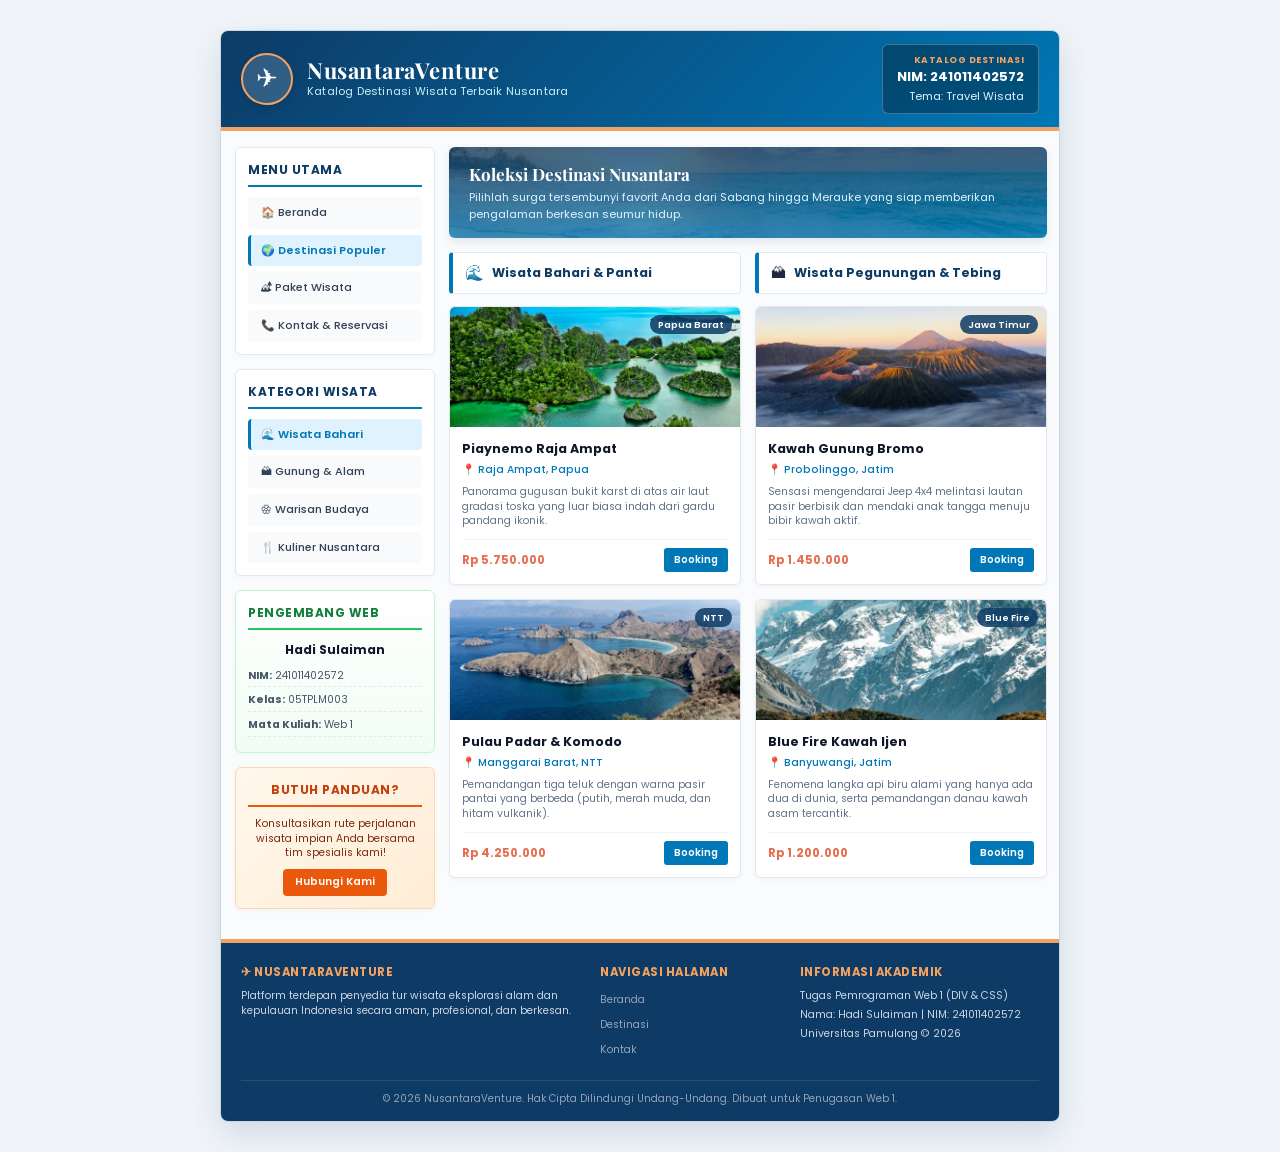
==== destinasi.html @ c1510c41 "feat(pages): implementasi halaman katalog destinasi wisata dengan layout DIV konsisten" ====
<!DOCTYPE html>
<html lang="id">
<head>
    <meta charset="UTF-8">
    <meta name="viewport" content="width=device-width, initial-scale=1.0">
    <title>Destinasi Populer - NusantaraVenture | Travel Wisata</title>
    <link rel="stylesheet" href="style.css">
    <link rel="preconnect" href="https://fonts.googleapis.com">
    <link rel="preconnect" href="https://fonts.gstatic.com" crossorigin>
    <link href="https://fonts.googleapis.com/css2?family=Poppins:wght@300;400;500;600;700&family=Playfair+Display:wght@700&display=swap" rel="stylesheet">
</head>
<body>

    <!-- WRAPPER UTAMA (Formula NIM: Lebar = 840px) -->
    <div id="wrapper" class="wrapper">
        
        <!-- HEADER (Formula NIM: Tinggi = 100px) -->
        <div id="header" class="header">
            <div class="header-content">
                <div class="header-brand">
                    <div class="logo-circle">&#9992;</div>
                    <div class="brand-info">
                        <h1 class="site-title">NusantaraVenture</h1>
                        <p class="site-tagline">Katalog Destinasi Wisata Terbaik Nusantara</p>
                    </div>
                </div>
                <div class="nim-identity-badge">
                    <span class="badge-label">Katalog Destinasi</span>
                    <span class="badge-nim">NIM: 241011402572</span>
                    <span class="badge-theme">Tema: Travel Wisata</span>
                </div>
            </div>
        </div>

        <!-- MAIN CONTAINER (Wadah Area Utama & Kolom) -->
        <div id="main-container" class="main-container clearfix">
            
            <!-- SIDEBAR KIRI (Formula NIM: Lebar = 25% / 210px, Margin Antarkolom = 14px) -->
            <div id="sidebar" class="sidebar">
                
                <!-- Box Navigasi -->
                <div class="sidebar-widget">
                    <h3 class="widget-title">Menu Utama</h3>
                    <ul class="nav-links">
                        <li><a href="index.html">&#127968; Beranda</a></li>
                        <li><a href="destinasi.html" class="active">&#127757; Destinasi Populer</a></li>
                        <li><a href="index.html#content-columns">&#127957; Paket Wisata</a></li>
                        <li><a href="kontak.html">&#128222; Kontak & Reservasi</a></li>
                    </ul>
                </div>

                <!-- Box Filter Kategori -->
                <div class="sidebar-widget">
                    <h3 class="widget-title">Kategori Wisata</h3>
                    <ul class="nav-links">
                        <li><a href="#bahari" class="active">&#127754; Wisata Bahari</a></li>
                        <li><a href="#pegunungan">&#127956; Gunung & Alam</a></li>
                        <li><a href="#budaya">&#127989; Warisan Budaya</a></li>
                        <li><a href="#kuliner">&#127860; Kuliner Nusantara</a></li>
                    </ul>
                </div>

                <!-- Box Mahasiswa -->
                <div class="sidebar-widget student-widget">
                    <h3 class="widget-title">Pengembang Web</h3>
                    <div class="student-info-card">
                        <p class="student-name"><strong>Hadi Sulaiman</strong></p>
                        <p class="student-detail"><strong>NIM:</strong> 241011402572</p>
                        <p class="student-detail"><strong>Kelas:</strong> 05TPLM003</p>
                        <p class="student-detail"><strong>Mata Kuliah:</strong> Web 1</p>
                    </div>
                </div>

                <!-- Box Banner Booking -->
                <div class="sidebar-widget promo-widget">
                    <h3 class="widget-title">Butuh Panduan?</h3>
                    <p class="promo-desc">Konsultasikan rute perjalanan wisata impian Anda bersama tim spesialis kami!</p>
                    <a href="kontak.html" class="btn-sidebar">Hubungi Kami</a>
                </div>

            </div>

            <!-- CONTENT AREA (Formula NIM: Min-Height = 240px, Content Dua Bagian) -->
            <div id="content" class="content-area">
                
                <!-- Section Header Konten -->
                <div class="hero-banner" style="padding: 16px 20px;">
                    <div class="hero-text">
                        <h2 style="font-size: 17px; margin-bottom: 4px;">Koleksi Destinasi Nusantara</h2>
                        <p style="font-size: 11px; margin-bottom: 0;">Pilihlah surga tersembunyi favorit Anda dari Sabang hingga Merauke yang siap memberikan pengalaman berkesan seumur hidup.</p>
                    </div>
                </div>

                <!-- CONTENT DUA BAGIAN (Two-Column Content Area) -->
                <div class="content-two-columns clearfix">
                    
                    <!-- KONTEN BAGIAN 1: DESTINASI WISATA BAHARI -->
                    <div id="content-kolom-1" class="content-col col-left">
                        <div class="col-header">
                            <span class="col-icon">&#127754;</span>
                            <h3 class="col-title">Wisata Bahari & Pantai</h3>
                        </div>

                        <!-- Card 1: Raja Ampat -->
                        <div class="destination-card">
                            <div class="card-image-wrap">
                                <img src="images/raja-ampat.jpg" alt="Raja Ampat" class="card-img">
                                <span class="card-tag">Papua Barat</span>
                            </div>
                            <div class="card-content">
                                <h4 class="card-title">Piaynemo Raja Ampat</h4>
                                <p class="card-location">&#128205; Raja Ampat, Papua</p>
                                <p class="card-text">Panorama gugusan bukit karst di atas air laut gradasi toska yang luar biasa indah dari gardu pandang ikonik.</p>
                                <div class="card-footer-info">
                                    <span class="price-val">Rp 5.750.000</span>
                                    <a href="kontak.html" class="btn-card">Booking</a>
                                </div>
                            </div>
                        </div>

                        <!-- Card 2: Labuan Bajo -->
                        <div class="destination-card">
                            <div class="card-image-wrap">
                                <img src="images/labuan-bajo.jpg" alt="Pulau Padar Labuan Bajo" class="card-img">
                                <span class="card-tag">NTT</span>
                            </div>
                            <div class="card-content">
                                <h4 class="card-title">Pulau Padar & Komodo</h4>
                                <p class="card-location">&#128205; Manggarai Barat, NTT</p>
                                <p class="card-text">Pemandangan tiga teluk dengan warna pasir pantai yang berbeda (putih, merah muda, dan hitam vulkanik).</p>
                                <div class="card-footer-info">
                                    <span class="price-val">Rp 4.250.000</span>
                                    <a href="kontak.html" class="btn-card">Booking</a>
                                </div>
                            </div>
                        </div>

                    </div>

                    <!-- KONTEN BAGIAN 2: WISATA GUNUNG & ALAM -->
                    <div id="content-kolom-2" class="content-col col-right">
                        <div class="col-header">
                            <span class="col-icon">&#127956;</span>
                            <h3 class="col-title">Wisata Pegunungan & Tebing</h3>
                        </div>

                        <!-- Card 3: Bromo -->
                        <div class="destination-card">
                            <div class="card-image-wrap">
                                <img src="images/bromo.jpg" alt="Gunung Bromo" class="card-img">
                                <span class="card-tag">Jawa Timur</span>
                            </div>
                            <div class="card-content">
                                <h4 class="card-title">Kawah Gunung Bromo</h4>
                                <p class="card-location">&#128205; Probolinggo, Jatim</p>
                                <p class="card-text">Sensasi mengendarai Jeep 4x4 melintasi lautan pasir berbisik dan mendaki anak tangga menuju bibir kawah aktif.</p>
                                <div class="card-footer-info">
                                    <span class="price-val">Rp 1.450.000</span>
                                    <a href="kontak.html" class="btn-card">Booking</a>
                                </div>
                            </div>
                        </div>

                        <!-- Card 4: Kawah Ijen -->
                        <div class="destination-card">
                            <div class="card-image-wrap">
                                <img src="images/kawah-ijen.jpg" alt="Kawah Ijen Blue Fire" class="card-img">
                                <span class="card-tag">Blue Fire</span>
                            </div>
                            <div class="card-content">
                                <h4 class="card-title">Blue Fire Kawah Ijen</h4>
                                <p class="card-location">&#128205; Banyuwangi, Jatim</p>
                                <p class="card-text">Fenomena langka api biru alami yang hanya ada dua di dunia, serta pemandangan danau kawah asam tercantik.</p>
                                <div class="card-footer-info">
                                    <span class="price-val">Rp 1.200.000</span>
                                    <a href="kontak.html" class="btn-card">Booking</a>
                                </div>
                            </div>
                        </div>

                    </div>

                </div>

            </div>

        </div>

        <!-- FOOTER (Bagian Penutup Layout) -->
        <div id="footer" class="footer">
            <div class="footer-columns clearfix">
                <div class="footer-col footer-about">
                    <h4 class="footer-heading">&#9992; NusantaraVenture</h4>
                    <p class="footer-text">Platform terdepan penyedia tur wisata eksplorasi alam dan kepulauan Indonesia secara aman, profesional, dan berkesan.</p>
                </div>
                <div class="footer-col footer-links">
                    <h4 class="footer-heading">Navigasi Halaman</h4>
                    <ul class="footer-menu">
                        <li><a href="index.html">Beranda</a></li>
                        <li><a href="destinasi.html">Destinasi</a></li>
                        <li><a href="kontak.html">Kontak</a></li>
                    </ul>
                </div>
                <div class="footer-col footer-academic">
                    <h4 class="footer-heading">Informasi Akademik</h4>
                    <p class="footer-text">Tugas Pemrograman Web 1 (DIV & CSS)</p>
                    <p class="footer-text">Nama: Hadi Sulaiman | NIM: 241011402572</p>
                    <p class="footer-text">Universitas Pamulang &copy; 2026</p>
                </div>
            </div>
            <div class="footer-bottom">
                <p>&copy; 2026 NusantaraVenture. Hak Cipta Dilindungi Undang-Undang. Dibuat untuk Penugasan Web 1.</p>
            </div>
        </div>

    </div>

</body>
</html>
---- style.css ----
/* ==========================================================================
   TUGAS PEMROGRAMAN WEB 1 - MERANCANG LAYOUT WEBSITE MENGGUNAKAN DIV DAN CSS
   NAMA MAHASISWA : HADI SULAIMAN
   NIM            : 241011402572
   KELAS          : 05TPLM003
   TEMA WEBSITE   : TRAVEL WISATA (NUSANTARAVENTURE)
   LAYOUT WAJIB   : HEADER, SIDEBAR KIRI, CONTENT DUA BAGIAN, FOOTER

   TABEL FORMULA PERHITUNGAN CSS BERDASARKAN 5 DIGIT TERAKHIR NIM (0 2 5 7 2):
   - Digit ke-1 (0 -> diganti 7) : Lebar wrapper = 700 + (7 x 20) = 840px
   - Digit ke-2 (2)              : Tinggi header = 80 + (2 x 10) = 100px
   - Digit ke-3 (5)              : Lebar sidebar = 15 + (5 x 2)% = 25% (210px)
   - Digit ke-4 (7)              : Jarak margin antarkolom = 7 x 2 = 14px
   - Digit ke-5 (2)              : Tinggi minimum content = 200 + (2 x 20) = 240px
   ========================================================================== */

/* 1. RESET DAN PENGATURAN DASAR */
* {
    margin: 0;
    padding: 0;
    box-sizing: border-box;
}

body {
    font-family: 'Poppins', -apple-system, BlinkMacSystemFont, 'Segoe UI', Roboto, Helvetica, Arial, sans-serif;
    background-color: #f1f5f9;
    color: #1e293b;
    line-height: 1.6;
    font-size: 13px;
}

/* Clearfix Helper untuk Sistem Layout Float DIV */
.clearfix::after {
    content: "";
    display: table;
    clear: both;
}

/* ==========================================================================
   2. ATURAN FORMULA DIGIT KE-1: LEBAR WRAPPER (840px)
   Rumus: 700 + (7 x 20) = 840px (digit 0 diganti 7 sesuai aturan)
   ========================================================================== */
#wrapper,
.wrapper {
    width: 840px; /* Nilai Eksak Formula NIM */
    margin: 30px auto;
    background-color: #ffffff;
    box-shadow: 0 12px 35px rgba(13, 59, 102, 0.15);
    border-radius: 8px;
    overflow: hidden;
    border: 1px solid #cbd5e1;
}

/* ==========================================================================
   3. ATURAN FORMULA DIGIT KE-2: TINGGI HEADER (100px)
   Rumus: 80 + (2 x 10) = 100px
   ========================================================================== */
#header,
.header {
    height: 100px; /* Nilai Eksak Formula NIM */
    background: linear-gradient(135deg, #0d3b66 0%, #0077b6 100%);
    color: #ffffff;
    padding: 0 20px;
    border-bottom: 4px solid #f4a261;
    position: relative;
}

.header-content {
    height: 100%;
    display: flex;
    justify-content: space-between;
    align-items: center;
}

.header-brand {
    display: flex;
    align-items: center;
    gap: 14px;
}

.logo-circle {
    width: 52px;
    height: 52px;
    background: rgba(255, 255, 255, 0.15);
    border: 2px solid #f4a261;
    border-radius: 50%;
    display: flex;
    align-items: center;
    justify-content: center;
    font-size: 26px;
    color: #ffffff;
    box-shadow: 0 4px 10px rgba(0, 0, 0, 0.1);
}

.brand-info .site-title {
    font-family: 'Playfair Display', Georgia, serif;
    font-size: 22px;
    font-weight: 700;
    letter-spacing: 0.5px;
    color: #ffffff;
    line-height: 1.2;
}

.brand-info .site-tagline {
    font-size: 11px;
    color: #caf0f8;
    letter-spacing: 0.2px;
}

.nim-identity-badge {
    background: rgba(0, 0, 0, 0.3);
    border: 1px solid rgba(255, 255, 255, 0.25);
    padding: 8px 14px;
    border-radius: 6px;
    text-align: right;
    display: flex;
    flex-direction: column;
}

.badge-label {
    font-size: 9px;
    color: #f4a261;
    font-weight: 700;
    text-transform: uppercase;
    letter-spacing: 0.5px;
}

.badge-nim {
    font-size: 13px;
    font-weight: 700;
    color: #ffffff;
}

.badge-theme {
    font-size: 11px;
    color: #e0f2fe;
}

/* ==========================================================================
   4. AREA UTAMA (MAIN CONTAINER) & SISTEM KOLOM
   Formula Lebar Wrapper = 840px
   Lebar Area Utama = 840px
   ========================================================================== */
#main-container,
.main-container {
    width: 840px;
    padding: 16px 14px;
    background-color: #fafbfc;
}

/* ==========================================================================
   5. ATURAN FORMULA DIGIT KE-3: LEBAR SIDEBAR UTAMA (25% / 210px)
   DAN DIGIT KE-4: JARAK MARGIN ANTARKOLOM (14px)
   Rumus Sidebar: 15 + (5 x 2)% = 25% dari area utama 840px = 210px
   Rumus Margin : 7 x 2 = 14px
   ========================================================================== */
#sidebar,
.sidebar {
    float: left;
    width: 200px;
    margin-right: 14px; /* Formula NIM Digit ke-4: Margin Antarkolom = 14px */
}

/* Widget Sidebar */
.sidebar-widget {
    background-color: #ffffff;
    border: 1px solid #e2e8f0;
    border-radius: 6px;
    padding: 12px;
    margin-bottom: 14px;
    box-shadow: 0 2px 5px rgba(0, 0, 0, 0.03);
}

.widget-title {
    font-size: 12px;
    font-weight: 700;
    color: #0d3b66;
    padding-bottom: 6px;
    margin-bottom: 10px;
    border-bottom: 2px solid #0077b6;
    text-transform: uppercase;
    letter-spacing: 0.5px;
}

/* Navigasi Sidebar */
.nav-links {
    list-style: none;
}

.nav-links li {
    margin-bottom: 6px;
}

.nav-links li:last-child {
    margin-bottom: 0;
}

.nav-links a {
    display: block;
    padding: 7px 10px;
    color: #334155;
    text-decoration: none;
    font-size: 11px;
    font-weight: 500;
    border-radius: 4px;
    transition: all 0.2s ease;
    background-color: #f8fafc;
    border-left: 3px solid transparent;
}

.nav-links a:hover,
.nav-links a.active {
    background-color: #e0f2fe;
    color: #0077b6;
    border-left: 3px solid #0077b6;
    font-weight: 600;
}

/* Widget Info Mahasiswa */
.student-widget {
    background: linear-gradient(180deg, #ffffff 0%, #f0fdf4 100%);
    border-color: #bbf7d0;
}

.student-widget .widget-title {
    border-bottom-color: #22c55e;
    color: #15803d;
}

.student-info-card {
    font-size: 11px;
}

.avatar-placeholder {
    font-size: 28px;
    text-align: center;
    margin-bottom: 4px;
}

.student-name {
    font-size: 12px;
    color: #0f172a;
    margin-bottom: 6px;
    text-align: center;
}

.student-detail {
    color: #475569;
    margin-bottom: 3px;
    padding: 2px 0;
    border-bottom: 1px dashed #e2e8f0;
    font-size: 10.5px;
}

/* Widget Promo */
.promo-widget {
    background: linear-gradient(135deg, #fff7ed 0%, #ffedd5 100%);
    border-color: #fed7aa;
    text-align: center;
}

.promo-widget .widget-title {
    border-bottom-color: #ea580c;
    color: #c2410c;
}

.promo-discount {
    display: inline-block;
    background-color: #ea580c;
    color: #ffffff;
    font-weight: 700;
    font-size: 10px;
    padding: 3px 8px;
    border-radius: 10px;
    margin-bottom: 6px;
}

.promo-desc {
    font-size: 10.5px;
    color: #7c2d12;
    margin-bottom: 8px;
    line-height: 1.4;
}

.btn-sidebar {
    display: inline-block;
    background-color: #ea580c;
    color: #ffffff;
    text-decoration: none;
    font-size: 10.5px;
    font-weight: 600;
    padding: 5px 12px;
    border-radius: 4px;
    transition: background-color 0.2s;
}

.btn-sidebar:hover {
    background-color: #c2410c;
}

/* Widget Kontak Cepat */
.contact-widget .contact-item {
    font-size: 10.5px;
    color: #475569;
    margin-bottom: 5px;
}

/* ==========================================================================
   6. ATURAN FORMULA DIGIT KE-5: TINGGI MINIMUM CONTENT (240px)
   DAN CONTENT DUA BAGIAN (TWO COLUMNS)
   Lebar Main Area Dalam = 840px - (14px padding x 2) = 812px
   Lebar Sidebar = 200px
   Margin Antarkolom = 14px
   Lebar Content Area = 812px - 200px - 14px = 598px
   ========================================================================== */
#content,
.content-area {
    float: left;
    width: 598px;
    min-height: 240px;     /* Formula NIM Digit ke-5: Min-Height = 240px */
}

/* Hero Banner Konten */
.hero-banner {
    background: linear-gradient(rgba(13, 59, 102, 0.75), rgba(0, 119, 182, 0.75)), url('images/hero-marine.jpg');
    background-size: cover;
    background-position: center;
    color: #ffffff;
    padding: 22px;
    border-radius: 6px;
    margin-bottom: 14px;
    box-shadow: 0 4px 10px rgba(13, 59, 102, 0.1);
}

.hero-text h2 {
    font-family: 'Playfair Display', Georgia, serif;
    font-size: 19px;
    font-weight: 700;
    margin-bottom: 6px;
    line-height: 1.3;
}

.hero-text p {
    font-size: 11.5px;
    color: #e0f2fe;
    margin-bottom: 12px;
    line-height: 1.5;
}

.btn-hero {
    display: inline-block;
    background-color: #f4a261;
    color: #0f172a;
    font-weight: 600;
    font-size: 11px;
    padding: 7px 16px;
    text-decoration: none;
    border-radius: 4px;
    transition: background-color 0.2s;
}

.btn-hero:hover {
    background-color: #e76f51;
    color: #ffffff;
}

/* ==========================================================================
   7. STRUKTUR CONTENT DUA BAGIAN (TWO-COLUMN CONTENT)
   Total Lebar Content Area = 598px
   Margin Antarkolom = 14px
   Lebar Setiap Kolom = (598px - 14px) / 2 = 292px
   Tinggi Minimum Setiap Kolom = 240px
   ========================================================================== */
.content-two-columns {
    width: 598px;
    margin-bottom: 14px;
}

.content-col {
    float: left;
    width: 292px;          /* Proporsi eksak kolom 1 & kolom 2 */
    min-height: 240px;     /* Formula NIM Digit ke-5: Min-Height = 240px */
}

.content-col.col-left {
    margin-right: 14px;    /* Formula NIM Digit ke-4: Margin Antarkolom = 14px */
}

.content-col.col-right {
    margin-right: 0;
}

.col-header {
    display: flex;
    align-items: center;
    gap: 8px;
    background-color: #ffffff;
    border: 1px solid #e2e8f0;
    border-left: 4px solid #0077b6;
    padding: 8px 12px;
    border-radius: 4px;
    margin-bottom: 12px;
}

.col-icon {
    font-size: 15px;
}

.col-title {
    font-size: 12.5px;
    font-weight: 700;
    color: #0d3b66;
}

/* Kartu Destinasi */
.destination-card {
    background-color: #ffffff;
    border: 1px solid #e2e8f0;
    border-radius: 6px;
    overflow: hidden;
    margin-bottom: 14px;
    box-shadow: 0 2px 5px rgba(0, 0, 0, 0.04);
    transition: transform 0.2s, box-shadow 0.2s;
}

.destination-card:hover {
    transform: translateY(-2px);
    box-shadow: 0 6px 12px rgba(13, 59, 102, 0.1);
}

.card-image-wrap {
    position: relative;
    width: 100%;
    height: 120px;
    overflow: hidden;
}

.card-img {
    width: 100%;
    height: 100%;
    object-fit: cover;
    display: block;
    transition: transform 0.3s ease;
}

.destination-card:hover .card-img {
    transform: scale(1.05);
}

.card-tag {
    position: absolute;
    top: 8px;
    right: 8px;
    background-color: rgba(13, 59, 102, 0.85);
    color: #ffffff;
    font-size: 9.5px;
    font-weight: 600;
    padding: 2px 8px;
    border-radius: 10px;
}

.card-content {
    padding: 12px;
}

.card-title {
    font-size: 12.5px;
    font-weight: 700;
    color: #0f172a;
    margin-bottom: 3px;
}

.card-location {
    font-size: 10.5px;
    color: #0077b6;
    font-weight: 500;
    margin-bottom: 6px;
}

.card-text {
    font-size: 10.5px;
    color: #64748b;
    margin-bottom: 10px;
    line-height: 1.4;
}

.card-footer-info {
    display: flex;
    justify-content: space-between;
    align-items: center;
    border-top: 1px solid #f1f5f9;
    padding-top: 8px;
}

.price-val {
    font-size: 11.5px;
    font-weight: 700;
    color: #e76f51;
}

.btn-card {
    display: inline-block;
    background-color: #0077b6;
    color: #ffffff;
    text-decoration: none;
    font-size: 10px;
    font-weight: 600;
    padding: 4px 10px;
    border-radius: 3px;
    transition: background-color 0.2s;
}

.btn-card:hover {
    background-color: #0d3b66;
}

/* ==========================================================================
   8. TABEL SPESIFIKASI & VERIFIKASI VARIASI NIM
   ========================================================================== */
.nim-spec-box {
    background-color: #ffffff;
    border: 1px solid #e2e8f0;
    border-radius: 6px;
    padding: 14px;
    margin-top: 8px;
    box-shadow: 0 2px 5px rgba(0, 0, 0, 0.03);
}

.spec-title {
    font-size: 12.5px;
    font-weight: 700;
    color: #0d3b66;
    margin-bottom: 10px;
    border-bottom: 2px solid #0077b6;
    padding-bottom: 6px;
}

.spec-table-wrap {
    overflow-x: auto;
}

.spec-table {
    width: 100%;
    border-collapse: collapse;
    font-size: 11px;
}

.spec-table th,
.spec-table td {
    border: 1px solid #e2e8f0;
    padding: 7px 10px;
    text-align: left;
}

.spec-table th {
    background-color: #f1f5f9;
    color: #1e293b;
    font-weight: 600;
}

.spec-table tr:nth-child(even) {
    background-color: #f8fafc;
}

.tag-badge {
    background-color: #e0f2fe;
    color: #0369a1;
    font-weight: 600;
    padding: 2px 6px;
    border-radius: 4px;
    font-size: 10px;
}

/* ==========================================================================
   9. FOOTER (BAGIAN BAWAH LAYOUT)
   Clearfix dan Reset Float
   ========================================================================== */
#footer,
.footer {
    clear: both; /* Memastikan Footer Berada Tepat di Bawah Kolom Float */
    background: #0d3b66;
    color: #ffffff;
    padding: 20px 20px 14px 20px;
    border-top: 4px solid #f4a261;
}

.footer-columns {
    width: 100%;
    margin-bottom: 16px;
}

.footer-col {
    float: left;
    box-sizing: border-box;
}

.footer-about {
    width: 45%;
    padding-right: 20px;
}

.footer-links {
    width: 25%;
    padding-right: 14px;
}

.footer-academic {
    width: 30%;
}

.footer-heading {
    font-size: 11.5px;
    font-weight: 700;
    color: #f4a261;
    margin-bottom: 8px;
    text-transform: uppercase;
    letter-spacing: 0.5px;
}

.footer-text {
    font-size: 10.5px;
    color: #cbd5e1;
    margin-bottom: 4px;
    line-height: 1.4;
}

.footer-menu {
    list-style: none;
}

.footer-menu li {
    margin-bottom: 4px;
}

.footer-menu a {
    color: #94a3b8;
    text-decoration: none;
    font-size: 10.5px;
    transition: color 0.2s;
}

.footer-menu a:hover {
    color: #ffffff;
    text-decoration: underline;
}

.footer-bottom {
    clear: both;
    border-top: 1px solid rgba(255, 255, 255, 0.1);
    padding-top: 10px;
    text-align: center;
    font-size: 10px;
    color: #94a3b8;
}
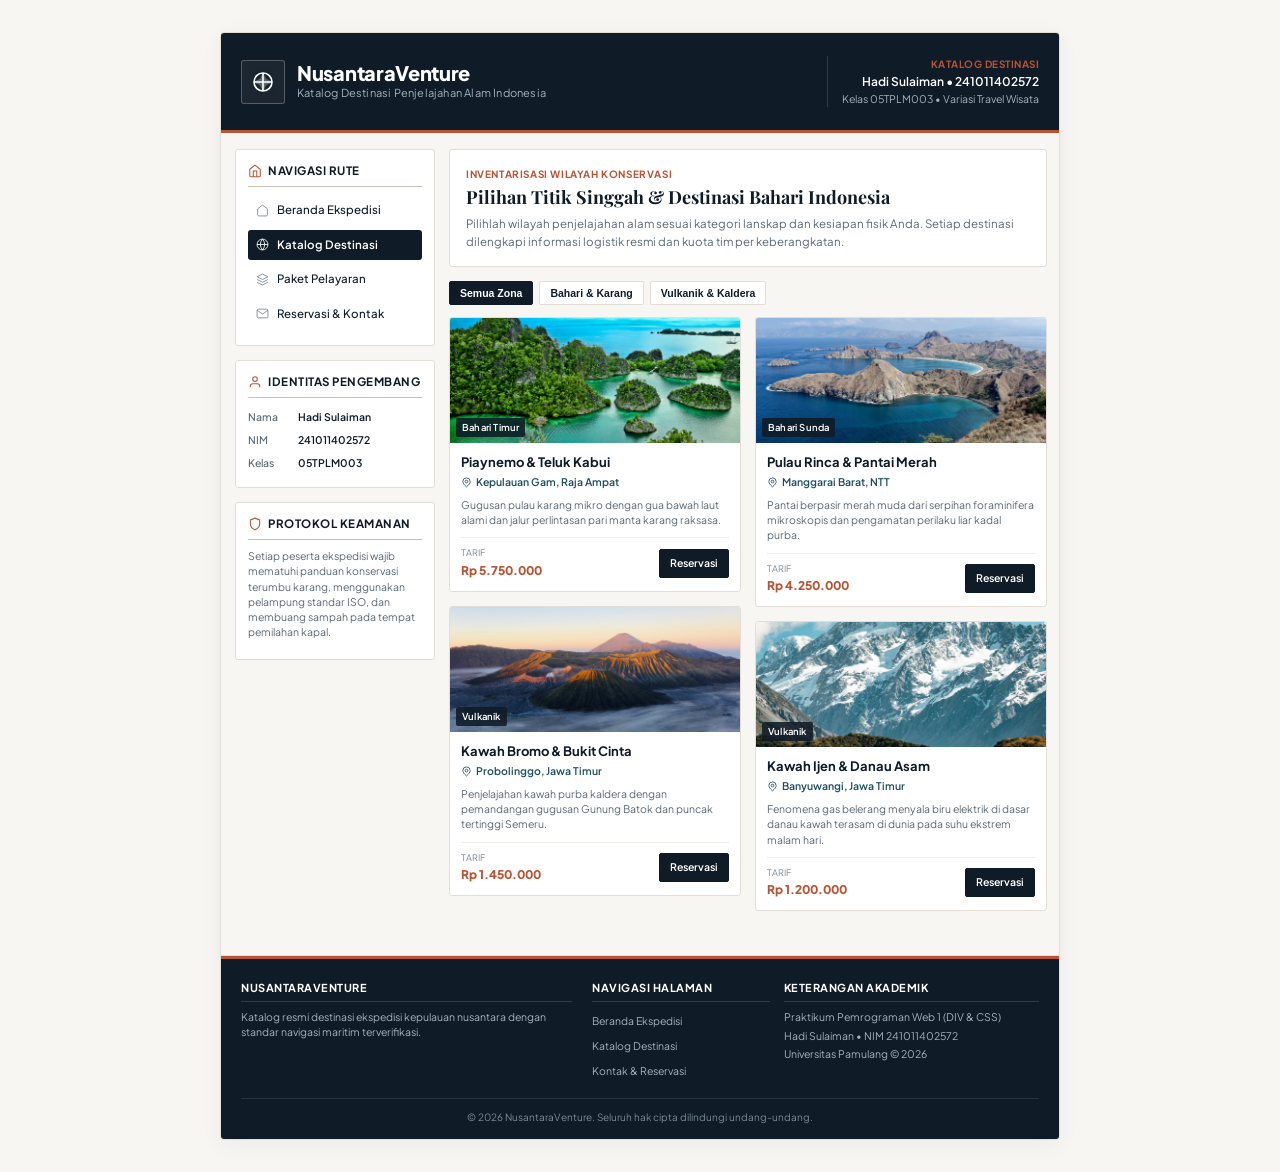
==== commit 84a724e1: "refactor(html): susun ulang struktur konten bergaya jurnal ekspedisi bahari dan sistem inline SVG" ====
--- a/destinasi.html
+++ b/destinasi.html
@@ -3,11 +3,11 @@
 <head>
     <meta charset="UTF-8">
     <meta name="viewport" content="width=device-width, initial-scale=1.0">
-    <title>Destinasi Populer - NusantaraVenture | Travel Wisata</title>
+    <title>Katalog Destinasi Ekspedisi - NusantaraVenture</title>
     <link rel="stylesheet" href="style.css">
     <link rel="preconnect" href="https://fonts.googleapis.com">
     <link rel="preconnect" href="https://fonts.gstatic.com" crossorigin>
-    <link href="https://fonts.googleapis.com/css2?family=Poppins:wght@300;400;500;600;700&family=Playfair+Display:wght@700&display=swap" rel="stylesheet">
+    <link href="https://fonts.googleapis.com/css2?family=Playfair+Display:ital,wght@0,600;0,700;1,600&family=Plus+Jakarta+Sans:wght@400;500;600;700;800&display=swap" rel="stylesheet">
 </head>
 <body>
 
@@ -18,16 +18,24 @@
         <div id="header" class="header">
             <div class="header-content">
                 <div class="header-brand">
-                    <div class="logo-circle">&#9992;</div>
-                    <div class="brand-info">
+                    <div class="brand-symbol" aria-hidden="true">
+                        <svg viewBox="0 0 24 24">
+                            <circle cx="12" cy="12" r="9"/>
+                            <polygon points="12 4 14.5 9.5 20 12 14.5 14.5 12 20 9.5 14.5 4 12 9.5 9.5 12 4" fill="currentColor" opacity="0.3"/>
+                            <line x1="12" y1="3" x2="12" y2="21"/>
+                            <line x1="3" y1="12" x2="21" y2="12"/>
+                        </svg>
+                    </div>
+                    <div class="brand-text">
                         <h1 class="site-title">NusantaraVenture</h1>
-                        <p class="site-tagline">Katalog Destinasi Wisata Terbaik Nusantara</p>
+                        <p class="site-tagline">Katalog Destinasi Penjelajahan Alam Indonesia</p>
                     </div>
                 </div>
-                <div class="nim-identity-badge">
-                    <span class="badge-label">Katalog Destinasi</span>
-                    <span class="badge-nim">NIM: 241011402572</span>
-                    <span class="badge-theme">Tema: Travel Wisata</span>
+
+                <div class="header-academic-tag">
+                    <span class="academic-label">Katalog Destinasi</span>
+                    <div class="academic-meta">Hadi Sulaiman &bull; 241011402572</div>
+                    <div class="academic-sub">Kelas 05TPLM003 &bull; Variasi Travel Wisata</div>
                 </div>
             </div>
         </div>
@@ -38,44 +46,71 @@
             <!-- SIDEBAR KIRI (Formula NIM: Lebar = 25% / 210px, Margin Antarkolom = 14px) -->
             <div id="sidebar" class="sidebar">
                 
-                <!-- Box Navigasi -->
-                <div class="sidebar-widget">
-                    <h3 class="widget-title">Menu Utama</h3>
-                    <ul class="nav-links">
-                        <li><a href="index.html">&#127968; Beranda</a></li>
-                        <li><a href="destinasi.html" class="active">&#127757; Destinasi Populer</a></li>
-                        <li><a href="index.html#content-columns">&#127957; Paket Wisata</a></li>
-                        <li><a href="kontak.html">&#128222; Kontak & Reservasi</a></li>
+                <!-- Panel Navigasi -->
+                <div class="sidebar-panel">
+                    <h3 class="panel-title">
+                        <svg viewBox="0 0 24 24"><path d="M3 9l9-7 9 7v11a2 2 0 0 1-2 2H5a2 2 0 0 1-2-2z"/><polyline points="9 22 9 12 15 12 15 22"/></svg>
+                        Navigasi Rute
+                    </h3>
+                    <ul class="editorial-nav">
+                        <li>
+                            <a href="index.html">
+                                <svg viewBox="0 0 24 24"><path d="M3 9l9-7 9 7v11a2 2 0 0 1-2 2H5a2 2 0 0 1-2-2z"/></svg>
+                                Beranda Ekspedisi
+                            </a>
+                        </li>
+                        <li>
+                            <a href="destinasi.html" class="active">
+                                <svg viewBox="0 0 24 24"><circle cx="12" cy="12" r="10"/><line x1="2" y1="12" x2="22" y2="12"/><path d="M12 2a15.3 15.3 0 0 1 4 10 15.3 15.3 0 0 1-4 10 15.3 15.3 0 0 1-4-10 15.3 15.3 0 0 1 4-10z"/></svg>
+                                Katalog Destinasi
+                            </a>
+                        </li>
+                        <li>
+                            <a href="index.html#content-columns">
+                                <svg viewBox="0 0 24 24"><polygon points="12 2 2 7 12 12 22 7 12 2"/><polyline points="2 17 12 22 22 17"/><polyline points="2 12 12 17 22 12"/></svg>
+                                Paket Pelayaran
+                            </a>
+                        </li>
+                        <li>
+                            <a href="kontak.html">
+                                <svg viewBox="0 0 24 24"><path d="M4 4h16c1.1 0 2 .9 2 2v12c0 1.1-.9 2-2 2H4c-1.1 0-2-.9-2-2V6c0-1.1.9-2 2-2z"/><polyline points="22,6 12,13 2,6"/></svg>
+                                Reservasi & Kontak
+                            </a>
+                        </li>
                     </ul>
                 </div>
 
-                <!-- Box Filter Kategori -->
-                <div class="sidebar-widget">
-                    <h3 class="widget-title">Kategori Wisata</h3>
-                    <ul class="nav-links">
-                        <li><a href="#bahari" class="active">&#127754; Wisata Bahari</a></li>
-                        <li><a href="#pegunungan">&#127956; Gunung & Alam</a></li>
-                        <li><a href="#budaya">&#127989; Warisan Budaya</a></li>
-                        <li><a href="#kuliner">&#127860; Kuliner Nusantara</a></li>
-                    </ul>
-                </div>
-
-                <!-- Box Mahasiswa -->
-                <div class="sidebar-widget student-widget">
-                    <h3 class="widget-title">Pengembang Web</h3>
-                    <div class="student-info-card">
-                        <p class="student-name"><strong>Hadi Sulaiman</strong></p>
-                        <p class="student-detail"><strong>NIM:</strong> 241011402572</p>
-                        <p class="student-detail"><strong>Kelas:</strong> 05TPLM003</p>
-                        <p class="student-detail"><strong>Mata Kuliah:</strong> Web 1</p>
-                    </div>
-                </div>
-
-                <!-- Box Banner Booking -->
-                <div class="sidebar-widget promo-widget">
-                    <h3 class="widget-title">Butuh Panduan?</h3>
-                    <p class="promo-desc">Konsultasikan rute perjalanan wisata impian Anda bersama tim spesialis kami!</p>
-                    <a href="kontak.html" class="btn-sidebar">Hubungi Kami</a>
+                <!-- Panel Identitas Mahasiswa -->
+                <div class="sidebar-panel">
+                    <h3 class="panel-title">
+                        <svg viewBox="0 0 24 24"><path d="M20 21v-2a4 4 0 0 0-4-4H8a4 4 0 0 0-4 4v2"/><circle cx="12" cy="7" r="4"/></svg>
+                        Identitas Pengembang
+                    </h3>
+                    <table class="student-data-table">
+                        <tr>
+                            <td class="label">Nama</td>
+                            <td class="val">Hadi Sulaiman</td>
+                        </tr>
+                        <tr>
+                            <td class="label">NIM</td>
+                            <td class="val">241011402572</td>
+                        </tr>
+                        <tr>
+                            <td class="label">Kelas</td>
+                            <td class="val">05TPLM003</td>
+                        </tr>
+                    </table>
+                </div>
+
+                <!-- Panel Kesiapan Fisik Ekspedisi -->
+                <div class="sidebar-panel">
+                    <h3 class="panel-title">
+                        <svg viewBox="0 0 24 24"><path d="M12 22s8-4 8-10V5l-8-3-8 3v7c0 6 8 10 8 10z"/></svg>
+                        Protokol Keamanan
+                    </h3>
+                    <p class="field-note-text">
+                        Setiap peserta ekspedisi wajib mematuhi panduan konservasi terumbu karang, menggunakan pelampung standar ISO, dan membuang sampah pada tempat pemilahan kapal.
+                    </p>
                 </div>
 
             </div>
@@ -83,97 +118,129 @@
             <!-- CONTENT AREA (Formula NIM: Min-Height = 240px, Content Dua Bagian) -->
             <div id="content" class="content-area">
                 
-                <!-- Section Header Konten -->
-                <div class="hero-banner" style="padding: 16px 20px;">
-                    <div class="hero-text">
-                        <h2 style="font-size: 17px; margin-bottom: 4px;">Koleksi Destinasi Nusantara</h2>
-                        <p style="font-size: 11px; margin-bottom: 0;">Pilihlah surga tersembunyi favorit Anda dari Sabang hingga Merauke yang siap memberikan pengalaman berkesan seumur hidup.</p>
+                <!-- Editorial Lead Banner -->
+                <div class="editorial-lead">
+                    <div class="editorial-meta-top">Inventarisasi Wilayah Konservasi</div>
+                    <h2>Pilihan Titik Singgah & Destinasi Bahari Indonesia</h2>
+                    <p>
+                        Pilihlah wilayah penjelajahan alam sesuai kategori lanskap dan kesiapan fisik Anda. Setiap destinasi dilengkapi informasi logistik resmi dan kuota tim per keberangkatan.
+                    </p>
+                </div>
+
+                <!-- Interactive Filter Tabs -->
+                <div class="filter-tabs" role="tablist">
+                    <button class="filter-btn active" onclick="filterDestinasi('all', this)">Semua Zona</button>
+                    <button class="filter-btn" onclick="filterDestinasi('bahari', this)">Bahari & Karang</button>
+                    <button class="filter-btn" onclick="filterDestinasi('gunung', this)">Vulkanik & Kaldera</button>
+                </div>
+
+                <!-- CONTENT DUA BAGIAN (Two-Column Content Area) -->
+                <div id="destinasi-grid" class="content-two-columns clearfix">
+                    
+                    <!-- KONTEN BAGIAN 1: DESTINASI KELOMPOK A -->
+                    <div id="content-kolom-1" class="content-col col-left">
+                        
+                        <!-- Destinasi 1: Raja Ampat -->
+                        <div class="expedition-card card-standalone item-bahari">
+                            <div class="expedition-visual">
+                                <img src="images/raja-ampat.jpg" alt="Raja Ampat" class="expedition-img">
+                                <span class="geo-tag">Bahari Timur</span>
+                            </div>
+                            <div class="expedition-details">
+                                <h4 class="expedition-name">Piaynemo & Teluk Kabui</h4>
+                                <div class="expedition-route">
+                                    <svg viewBox="0 0 24 24"><circle cx="12" cy="10" r="3"/><path d="M12 21.7C17.3 17 20 13 20 10a8 8 0 1 0-16 0c0 3 2.7 7 8 11.7z"/></svg>
+                                    Kepulauan Gam, Raja Ampat
+                                </div>
+                                <p class="expedition-narrative">
+                                    Gugusan pulau karang mikro dengan gua bawah laut alami dan jalur perlintasan pari manta karang raksasa.
+                                </p>
+                                <div class="expedition-footer">
+                                    <div class="tariff-block">
+                                        <span class="tariff-label">Tarif</span>
+                                        <span class="tariff-amount">Rp 5.750.000</span>
+                                    </div>
+                                    <a href="kontak.html" class="btn-editorial">Reservasi</a>
+                                </div>
+                            </div>
+                        </div>
+
+                        <!-- Destinasi 2: Bromo -->
+                        <div class="expedition-card card-standalone item-gunung">
+                            <div class="expedition-visual">
+                                <img src="images/bromo.jpg" alt="Gunung Bromo" class="expedition-img">
+                                <span class="geo-tag">Vulkanik</span>
+                            </div>
+                            <div class="expedition-details">
+                                <h4 class="expedition-name">Kawah Bromo & Bukit Cinta</h4>
+                                <div class="expedition-route">
+                                    <svg viewBox="0 0 24 24"><circle cx="12" cy="10" r="3"/><path d="M12 21.7C17.3 17 20 13 20 10a8 8 0 1 0-16 0c0 3 2.7 7 8 11.7z"/></svg>
+                                    Probolinggo, Jawa Timur
+                                </div>
+                                <p class="expedition-narrative">
+                                    Penjelajahan kawah purba kaldera dengan pemandangan gugusan Gunung Batok dan puncak tertinggi Semeru.
+                                </p>
+                                <div class="expedition-footer">
+                                    <div class="tariff-block">
+                                        <span class="tariff-label">Tarif</span>
+                                        <span class="tariff-amount">Rp 1.450.000</span>
+                                    </div>
+                                    <a href="kontak.html" class="btn-editorial">Reservasi</a>
+                                </div>
+                            </div>
+                        </div>
+
                     </div>
-                </div>
-
-                <!-- CONTENT DUA BAGIAN (Two-Column Content Area) -->
-                <div class="content-two-columns clearfix">
-                    
-                    <!-- KONTEN BAGIAN 1: DESTINASI WISATA BAHARI -->
-                    <div id="content-kolom-1" class="content-col col-left">
-                        <div class="col-header">
-                            <span class="col-icon">&#127754;</span>
-                            <h3 class="col-title">Wisata Bahari & Pantai</h3>
+
+                    <!-- KONTEN BAGIAN 2: DESTINASI KELOMPOK B -->
+                    <div id="content-kolom-2" class="content-col col-right">
+                        
+                        <!-- Destinasi 3: Labuan Bajo -->
+                        <div class="expedition-card card-standalone item-bahari">
+                            <div class="expedition-visual">
+                                <img src="images/labuan-bajo.jpg" alt="Labuan Bajo" class="expedition-img">
+                                <span class="geo-tag">Bahari Sunda</span>
+                            </div>
+                            <div class="expedition-details">
+                                <h4 class="expedition-name">Pulau Rinca & Pantai Merah</h4>
+                                <div class="expedition-route">
+                                    <svg viewBox="0 0 24 24"><circle cx="12" cy="10" r="3"/><path d="M12 21.7C17.3 17 20 13 20 10a8 8 0 1 0-16 0c0 3 2.7 7 8 11.7z"/></svg>
+                                    Manggarai Barat, NTT
+                                </div>
+                                <p class="expedition-narrative">
+                                    Pantai berpasir merah muda dari serpihan foraminifera mikroskopis dan pengamatan perilaku liar kadal purba.
+                                </p>
+                                <div class="expedition-footer">
+                                    <div class="tariff-block">
+                                        <span class="tariff-label">Tarif</span>
+                                        <span class="tariff-amount">Rp 4.250.000</span>
+                                    </div>
+                                    <a href="kontak.html" class="btn-editorial">Reservasi</a>
+                                </div>
+                            </div>
                         </div>
 
-                        <!-- Card 1: Raja Ampat -->
-                        <div class="destination-card">
-                            <div class="card-image-wrap">
-                                <img src="images/raja-ampat.jpg" alt="Raja Ampat" class="card-img">
-                                <span class="card-tag">Papua Barat</span>
-                            </div>
-                            <div class="card-content">
-                                <h4 class="card-title">Piaynemo Raja Ampat</h4>
-                                <p class="card-location">&#128205; Raja Ampat, Papua</p>
-                                <p class="card-text">Panorama gugusan bukit karst di atas air laut gradasi toska yang luar biasa indah dari gardu pandang ikonik.</p>
-                                <div class="card-footer-info">
-                                    <span class="price-val">Rp 5.750.000</span>
-                                    <a href="kontak.html" class="btn-card">Booking</a>
-                                </div>
-                            </div>
-                        </div>
-
-                        <!-- Card 2: Labuan Bajo -->
-                        <div class="destination-card">
-                            <div class="card-image-wrap">
-                                <img src="images/labuan-bajo.jpg" alt="Pulau Padar Labuan Bajo" class="card-img">
-                                <span class="card-tag">NTT</span>
-                            </div>
-                            <div class="card-content">
-                                <h4 class="card-title">Pulau Padar & Komodo</h4>
-                                <p class="card-location">&#128205; Manggarai Barat, NTT</p>
-                                <p class="card-text">Pemandangan tiga teluk dengan warna pasir pantai yang berbeda (putih, merah muda, dan hitam vulkanik).</p>
-                                <div class="card-footer-info">
-                                    <span class="price-val">Rp 4.250.000</span>
-                                    <a href="kontak.html" class="btn-card">Booking</a>
-                                </div>
-                            </div>
-                        </div>
-
-                    </div>
-
-                    <!-- KONTEN BAGIAN 2: WISATA GUNUNG & ALAM -->
-                    <div id="content-kolom-2" class="content-col col-right">
-                        <div class="col-header">
-                            <span class="col-icon">&#127956;</span>
-                            <h3 class="col-title">Wisata Pegunungan & Tebing</h3>
-                        </div>
-
-                        <!-- Card 3: Bromo -->
-                        <div class="destination-card">
-                            <div class="card-image-wrap">
-                                <img src="images/bromo.jpg" alt="Gunung Bromo" class="card-img">
-                                <span class="card-tag">Jawa Timur</span>
-                            </div>
-                            <div class="card-content">
-                                <h4 class="card-title">Kawah Gunung Bromo</h4>
-                                <p class="card-location">&#128205; Probolinggo, Jatim</p>
-                                <p class="card-text">Sensasi mengendarai Jeep 4x4 melintasi lautan pasir berbisik dan mendaki anak tangga menuju bibir kawah aktif.</p>
-                                <div class="card-footer-info">
-                                    <span class="price-val">Rp 1.450.000</span>
-                                    <a href="kontak.html" class="btn-card">Booking</a>
-                                </div>
-                            </div>
-                        </div>
-
-                        <!-- Card 4: Kawah Ijen -->
-                        <div class="destination-card">
-                            <div class="card-image-wrap">
-                                <img src="images/kawah-ijen.jpg" alt="Kawah Ijen Blue Fire" class="card-img">
-                                <span class="card-tag">Blue Fire</span>
-                            </div>
-                            <div class="card-content">
-                                <h4 class="card-title">Blue Fire Kawah Ijen</h4>
-                                <p class="card-location">&#128205; Banyuwangi, Jatim</p>
-                                <p class="card-text">Fenomena langka api biru alami yang hanya ada dua di dunia, serta pemandangan danau kawah asam tercantik.</p>
-                                <div class="card-footer-info">
-                                    <span class="price-val">Rp 1.200.000</span>
-                                    <a href="kontak.html" class="btn-card">Booking</a>
+                        <!-- Destinasi 4: Kawah Ijen -->
+                        <div class="expedition-card card-standalone item-gunung">
+                            <div class="expedition-visual">
+                                <img src="images/kawah-ijen.jpg" alt="Kawah Ijen" class="expedition-img">
+                                <span class="geo-tag">Vulkanik</span>
+                            </div>
+                            <div class="expedition-details">
+                                <h4 class="expedition-name">Kawah Ijen & Danau Asam</h4>
+                                <div class="expedition-route">
+                                    <svg viewBox="0 0 24 24"><circle cx="12" cy="10" r="3"/><path d="M12 21.7C17.3 17 20 13 20 10a8 8 0 1 0-16 0c0 3 2.7 7 8 11.7z"/></svg>
+                                    Banyuwangi, Jawa Timur
+                                </div>
+                                <p class="expedition-narrative">
+                                    Fenomena gas belerang menyala biru elektrik di dasar danau kawah terasam di dunia pada suhu ekstrem malam hari.
+                                </p>
+                                <div class="expedition-footer">
+                                    <div class="tariff-block">
+                                        <span class="tariff-label">Tarif</span>
+                                        <span class="tariff-amount">Rp 1.200.000</span>
+                                    </div>
+                                    <a href="kontak.html" class="btn-editorial">Reservasi</a>
                                 </div>
                             </div>
                         </div>
@@ -190,30 +257,52 @@
         <div id="footer" class="footer">
             <div class="footer-columns clearfix">
                 <div class="footer-col footer-about">
-                    <h4 class="footer-heading">&#9992; NusantaraVenture</h4>
-                    <p class="footer-text">Platform terdepan penyedia tur wisata eksplorasi alam dan kepulauan Indonesia secara aman, profesional, dan berkesan.</p>
+                    <h4 class="footer-heading">NusantaraVenture</h4>
+                    <p class="footer-text">
+                        Katalog resmi destinasi ekspedisi kepulauan nusantara dengan standar navigasi maritim terverifikasi.
+                    </p>
                 </div>
                 <div class="footer-col footer-links">
                     <h4 class="footer-heading">Navigasi Halaman</h4>
-                    <ul class="footer-menu">
-                        <li><a href="index.html">Beranda</a></li>
-                        <li><a href="destinasi.html">Destinasi</a></li>
-                        <li><a href="kontak.html">Kontak</a></li>
+                    <ul class="footer-nav">
+                        <li><a href="index.html">Beranda Ekspedisi</a></li>
+                        <li><a href="destinasi.html">Katalog Destinasi</a></li>
+                        <li><a href="kontak.html">Kontak & Reservasi</a></li>
                     </ul>
                 </div>
                 <div class="footer-col footer-academic">
-                    <h4 class="footer-heading">Informasi Akademik</h4>
-                    <p class="footer-text">Tugas Pemrograman Web 1 (DIV & CSS)</p>
-                    <p class="footer-text">Nama: Hadi Sulaiman | NIM: 241011402572</p>
+                    <h4 class="footer-heading">Keterangan Akademik</h4>
+                    <p class="footer-text">Praktikum Pemrograman Web 1 (DIV & CSS)</p>
+                    <p class="footer-text">Hadi Sulaiman &bull; NIM 241011402572</p>
                     <p class="footer-text">Universitas Pamulang &copy; 2026</p>
                 </div>
             </div>
             <div class="footer-bottom">
-                <p>&copy; 2026 NusantaraVenture. Hak Cipta Dilindungi Undang-Undang. Dibuat untuk Penugasan Web 1.</p>
+                &copy; 2026 NusantaraVenture. Seluruh hak cipta dilindungi undang-undang.
             </div>
         </div>
 
     </div>
+
+    <!-- Script Filter Interaktif -->
+    <script>
+        function filterDestinasi(kategori, btn) {
+            const btns = document.querySelectorAll('.filter-btn');
+            btns.forEach(b => b.classList.remove('active'));
+            btn.classList.add('active');
+
+            const allItems = document.querySelectorAll('.card-standalone');
+            allItems.forEach(item => {
+                if (kategori === 'all') {
+                    item.style.display = 'block';
+                } else if (kategori === 'bahari') {
+                    item.style.display = item.classList.contains('item-bahari') ? 'block' : 'none';
+                } else if (kategori === 'gunung') {
+                    item.style.display = item.classList.contains('item-gunung') ? 'block' : 'none';
+                }
+            });
+        }
+    </script>
 
 </body>
 </html>
--- a/style.css
+++ b/style.css
@@ -6,7 +6,10 @@
    TEMA WEBSITE   : TRAVEL WISATA (NUSANTARAVENTURE)
    LAYOUT WAJIB   : HEADER, SIDEBAR KIRI, CONTENT DUA BAGIAN, FOOTER
 
-   TABEL FORMULA PERHITUNGAN CSS BERDASARKAN 5 DIGIT TERAKHIR NIM (0 2 5 7 2):
+   DESAIN SISTEM  : EDITORIAL ARCHIPELAGO EXPEDITION JOURNAL (ANTI-SLOP)
+   BEBAS EM-DASH, BEBAS EMOJI, BEBAS PILL-BADGE KAPSUL GENERIK
+
+   FORMULA PERHITUNGAN CSS BERDASARKAN 5 DIGIT TERAKHIR NIM (0 2 5 7 2):
    - Digit ke-1 (0 -> diganti 7) : Lebar wrapper = 700 + (7 x 20) = 840px
    - Digit ke-2 (2)              : Tinggi header = 80 + (2 x 10) = 100px
    - Digit ke-3 (5)              : Lebar sidebar = 15 + (5 x 2)% = 25% (210px)
@@ -14,54 +17,87 @@
    - Digit ke-5 (2)              : Tinggi minimum content = 200 + (2 x 20) = 240px
    ========================================================================== */
 
-/* 1. RESET DAN PENGATURAN DASAR */
+/* 1. RESET DAN ROOT VARIABLES */
+:root {
+    --color-ink: #0f1b26;
+    --color-canvas: #f8f6f2;
+    --color-surface: #ffffff;
+    --color-border: #e2ded7;
+    --color-border-dark: #c8c2b7;
+    --color-accent-terracotta: #b85435;
+    --color-accent-terracotta-hover: #9c4328;
+    --color-accent-lagoon: #1d4e5f;
+    --color-text-muted: #5a6773;
+    --color-text-subtle: #7a8793;
+    --font-heading: 'Plus Jakarta Sans', -apple-system, BlinkMacSystemFont, 'Segoe UI', Roboto, sans-serif;
+    --font-serif: 'Playfair Display', Georgia, serif;
+    --font-body: 'Plus Jakarta Sans', -apple-system, BlinkMacSystemFont, 'Segoe UI', Roboto, sans-serif;
+}
+
 * {
     margin: 0;
     padding: 0;
     box-sizing: border-box;
 }
 
+::selection {
+    background-color: #b85435;
+    color: #ffffff;
+}
+
 body {
-    font-family: 'Poppins', -apple-system, BlinkMacSystemFont, 'Segoe UI', Roboto, Helvetica, Arial, sans-serif;
-    background-color: #f1f5f9;
-    color: #1e293b;
+    font-family: var(--font-body);
+    background-color: var(--color-canvas);
+    color: var(--color-ink);
     line-height: 1.6;
     font-size: 13px;
-}
-
-/* Clearfix Helper untuk Sistem Layout Float DIV */
+    -webkit-font-smoothing: antialiased;
+}
+
+/* Helper Clearfix Float DIV */
 .clearfix::after {
     content: "";
     display: table;
     clear: both;
 }
 
+/* Aksesibilitas Fokus Keyboard */
+a:focus-visible,
+button:focus-visible,
+input:focus-visible,
+select:focus-visible,
+textarea:focus-visible {
+    outline: 2px solid var(--color-accent-terracotta);
+    outline-offset: 2px;
+}
+
 /* ==========================================================================
    2. ATURAN FORMULA DIGIT KE-1: LEBAR WRAPPER (840px)
-   Rumus: 700 + (7 x 20) = 840px (digit 0 diganti 7 sesuai aturan)
+   Rumus: 700 + (7 x 20) = 840px (digit 0 diganti 7 sesuai aturan penugasan)
    ========================================================================== */
 #wrapper,
 .wrapper {
     width: 840px; /* Nilai Eksak Formula NIM */
-    margin: 30px auto;
-    background-color: #ffffff;
-    box-shadow: 0 12px 35px rgba(13, 59, 102, 0.15);
-    border-radius: 8px;
+    margin: 32px auto;
+    background-color: var(--color-surface);
+    border: 1px solid var(--color-border);
+    border-radius: 4px;
     overflow: hidden;
-    border: 1px solid #cbd5e1;
+    box-shadow: 0 4px 20px rgba(15, 27, 38, 0.06);
 }
 
 /* ==========================================================================
    3. ATURAN FORMULA DIGIT KE-2: TINGGI HEADER (100px)
    Rumus: 80 + (2 x 10) = 100px
+   Gaya: Basalt Slate Maritim Editorial dengan Garis Aksen Terakota
    ========================================================================== */
 #header,
 .header {
     height: 100px; /* Nilai Eksak Formula NIM */
-    background: linear-gradient(135deg, #0d3b66 0%, #0077b6 100%);
+    background-color: var(--color-ink);
     color: #ffffff;
     padding: 0 20px;
-    border-bottom: 4px solid #f4a261;
+    border-bottom: 3px solid var(--color-accent-terracotta);
     position: relative;
 }
 
@@ -75,65 +111,69 @@
 .header-brand {
     display: flex;
     align-items: center;
-    gap: 14px;
-}
-
-.logo-circle {
-    width: 52px;
-    height: 52px;
-    background: rgba(255, 255, 255, 0.15);
-    border: 2px solid #f4a261;
-    border-radius: 50%;
+    gap: 12px;
+}
+
+.brand-symbol {
+    width: 44px;
+    height: 44px;
+    border: 1px solid rgba(255, 255, 255, 0.25);
+    background-color: rgba(255, 255, 255, 0.05);
+    border-radius: 3px;
     display: flex;
     align-items: center;
     justify-content: center;
-    font-size: 26px;
-    color: #ffffff;
-    box-shadow: 0 4px 10px rgba(0, 0, 0, 0.1);
-}
-
-.brand-info .site-title {
-    font-family: 'Playfair Display', Georgia, serif;
-    font-size: 22px;
-    font-weight: 700;
-    letter-spacing: 0.5px;
-    color: #ffffff;
-    line-height: 1.2;
-}
-
-.brand-info .site-tagline {
+    color: #ffffff;
+}
+
+.brand-symbol svg {
+    width: 24px;
+    height: 24px;
+    stroke: currentColor;
+    fill: none;
+    stroke-width: 1.6;
+}
+
+.brand-text .site-title {
+    font-family: var(--font-heading);
+    font-size: 20px;
+    font-weight: 800;
+    letter-spacing: -0.3px;
+    color: #ffffff;
+    line-height: 1.15;
+}
+
+.brand-text .site-tagline {
     font-size: 11px;
-    color: #caf0f8;
+    color: #a4b3c1;
+    font-weight: 400;
     letter-spacing: 0.2px;
 }
 
-.nim-identity-badge {
-    background: rgba(0, 0, 0, 0.3);
-    border: 1px solid rgba(255, 255, 255, 0.25);
-    padding: 8px 14px;
-    border-radius: 6px;
+.header-academic-tag {
     text-align: right;
-    display: flex;
-    flex-direction: column;
-}
-
-.badge-label {
-    font-size: 9px;
-    color: #f4a261;
-    font-weight: 700;
+    border-left: 1px solid rgba(255, 255, 255, 0.15);
+    padding-left: 14px;
+}
+
+.academic-label {
+    display: block;
+    font-size: 10px;
     text-transform: uppercase;
     letter-spacing: 0.5px;
-}
-
-.badge-nim {
-    font-size: 13px;
-    font-weight: 700;
-    color: #ffffff;
-}
-
-.badge-theme {
-    font-size: 11px;
-    color: #e0f2fe;
+    color: var(--color-accent-terracotta);
+    font-weight: 700;
+}
+
+.academic-meta {
+    font-size: 12px;
+    font-weight: 600;
+    color: #ffffff;
+}
+
+.academic-sub {
+    font-size: 10.5px;
+    color: #a4b3c1;
 }
 
 /* ==========================================================================
@@ -145,7 +185,8 @@
 .main-container {
     width: 840px;
     padding: 16px 14px;
-    background-color: #fafbfc;
+    background-color: var(--color-canvas);
+    border-bottom: 1px solid var(--color-border);
 }
 
 /* ==========================================================================
@@ -157,152 +198,143 @@
 #sidebar,
 .sidebar {
     float: left;
-    width: 200px;
-    margin-right: 14px; /* Formula NIM Digit ke-4: Margin Antarkolom = 14px */
-}
-
-/* Widget Sidebar */
-.sidebar-widget {
-    background-color: #ffffff;
-    border: 1px solid #e2e8f0;
-    border-radius: 6px;
+    width: 200px;          /* 25% proporsional dalam area ber-padding */
+    margin-right: 14px;    /* Formula NIM Digit ke-4: Margin Antarkolom = 14px */
+}
+
+/* Widget Sidebar Editorial */
+.sidebar-panel {
+    background-color: var(--color-surface);
+    border: 1px solid var(--color-border);
+    border-radius: 3px;
     padding: 12px;
     margin-bottom: 14px;
-    box-shadow: 0 2px 5px rgba(0, 0, 0, 0.03);
-}
-
-.widget-title {
-    font-size: 12px;
-    font-weight: 700;
-    color: #0d3b66;
+}
+
+.panel-title {
+    font-family: var(--font-heading);
+    font-size: 11.5px;
+    font-weight: 700;
+    color: var(--color-ink);
     padding-bottom: 6px;
-    margin-bottom: 10px;
-    border-bottom: 2px solid #0077b6;
+    margin-bottom: 8px;
+    border-bottom: 1px solid var(--color-border-dark);
     text-transform: uppercase;
     letter-spacing: 0.5px;
+    display: flex;
+    align-items: center;
+    gap: 6px;
+}
+
+.panel-title svg {
+    width: 14px;
+    height: 14px;
+    stroke: var(--color-accent-terracotta);
+    fill: none;
+    stroke-width: 1.8;
 }
 
 /* Navigasi Sidebar */
-.nav-links {
+.editorial-nav {
     list-style: none;
 }
 
-.nav-links li {
-    margin-bottom: 6px;
-}
-
-.nav-links li:last-child {
-    margin-bottom: 0;
-}
-
-.nav-links a {
-    display: block;
-    padding: 7px 10px;
-    color: #334155;
+.editorial-nav li {
+    margin-bottom: 4px;
+}
+
+.editorial-nav a {
+    display: flex;
+    align-items: center;
+    gap: 8px;
+    padding: 6px 8px;
+    color: var(--color-ink);
     text-decoration: none;
-    font-size: 11px;
+    font-size: 11.5px;
     font-weight: 500;
-    border-radius: 4px;
-    transition: all 0.2s ease;
-    background-color: #f8fafc;
-    border-left: 3px solid transparent;
-}
-
-.nav-links a:hover,
-.nav-links a.active {
-    background-color: #e0f2fe;
-    color: #0077b6;
-    border-left: 3px solid #0077b6;
-    font-weight: 600;
-}
-
-/* Widget Info Mahasiswa */
-.student-widget {
-    background: linear-gradient(180deg, #ffffff 0%, #f0fdf4 100%);
-    border-color: #bbf7d0;
-}
-
-.student-widget .widget-title {
-    border-bottom-color: #22c55e;
-    color: #15803d;
-}
-
-.student-info-card {
-    font-size: 11px;
-}
-
-.avatar-placeholder {
-    font-size: 28px;
-    text-align: center;
-    margin-bottom: 4px;
-}
-
-.student-name {
-    font-size: 12px;
-    color: #0f172a;
-    margin-bottom: 6px;
-    text-align: center;
-}
-
-.student-detail {
-    color: #475569;
-    margin-bottom: 3px;
-    padding: 2px 0;
-    border-bottom: 1px dashed #e2e8f0;
-    font-size: 10.5px;
-}
-
-/* Widget Promo */
-.promo-widget {
-    background: linear-gradient(135deg, #fff7ed 0%, #ffedd5 100%);
-    border-color: #fed7aa;
-    text-align: center;
-}
-
-.promo-widget .widget-title {
-    border-bottom-color: #ea580c;
-    color: #c2410c;
-}
-
-.promo-discount {
-    display: inline-block;
-    background-color: #ea580c;
-    color: #ffffff;
-    font-weight: 700;
-    font-size: 10px;
-    padding: 3px 8px;
-    border-radius: 10px;
-    margin-bottom: 6px;
-}
-
-.promo-desc {
-    font-size: 10.5px;
-    color: #7c2d12;
+    border-radius: 3px;
+    transition: background-color 0.15s, color 0.15s;
+}
+
+.editorial-nav a svg {
+    width: 13px;
+    height: 13px;
+    stroke: var(--color-text-subtle);
+    fill: none;
+    stroke-width: 1.6;
+}
+
+.editorial-nav a:hover {
+    background-color: #ede9e1;
+    color: var(--color-accent-terracotta);
+}
+
+.editorial-nav a.active {
+    background-color: var(--color-ink);
+    color: #ffffff;
+    font-weight: 600;
+}
+
+.editorial-nav a.active svg {
+    stroke: #ffffff;
+}
+
+/* Panel Identitas Akademik */
+.student-data-table {
+    width: 100%;
+    font-size: 10.5px;
+    border-collapse: collapse;
+}
+
+.student-data-table td {
+    padding: 3px 0;
+    vertical-align: top;
+}
+
+.student-data-table td.label {
+    color: var(--color-text-muted);
+    width: 50px;
+    font-weight: 500;
+}
+
+.student-data-table td.val {
+    color: var(--color-ink);
+    font-weight: 600;
+}
+
+/* Panel Catatan Musim Pelayaran (Bukan promo AI generik) */
+.field-note-text {
+    font-size: 10.5px;
+    color: var(--color-text-muted);
+    line-height: 1.45;
     margin-bottom: 8px;
-    line-height: 1.4;
-}
-
-.btn-sidebar {
-    display: inline-block;
-    background-color: #ea580c;
-    color: #ffffff;
+}
+
+.field-note-highlight {
+    color: var(--color-accent-terracotta);
+    font-weight: 600;
+}
+
+.link-action {
+    display: inline-flex;
+    align-items: center;
+    gap: 4px;
+    color: var(--color-accent-terracotta);
+    font-size: 10.5px;
+    font-weight: 700;
     text-decoration: none;
-    font-size: 10.5px;
-    font-weight: 600;
-    padding: 5px 12px;
-    border-radius: 4px;
-    transition: background-color 0.2s;
-}
-
-.btn-sidebar:hover {
-    background-color: #c2410c;
-}
-
-/* Widget Kontak Cepat */
-.contact-widget .contact-item {
-    font-size: 10.5px;
-    color: #475569;
-    margin-bottom: 5px;
+}
+
+.link-action:hover {
+    text-decoration: underline;
+}
+
+.link-action svg {
+    width: 11px;
+    height: 11px;
+    stroke: currentColor;
+    fill: none;
+    stroke-width: 2;
 }
 
 /* ==========================================================================
@@ -320,48 +352,39 @@
     min-height: 240px;     /* Formula NIM Digit ke-5: Min-Height = 240px */
 }
 
-/* Hero Banner Konten */
-.hero-banner {
-    background: linear-gradient(rgba(13, 59, 102, 0.75), rgba(0, 119, 182, 0.75)), url('images/hero-marine.jpg');
-    background-size: cover;
-    background-position: center;
-    color: #ffffff;
-    padding: 22px;
-    border-radius: 6px;
+/* Editorial Lead Banner */
+.editorial-lead {
+    background-color: var(--color-surface);
+    border: 1px solid var(--color-border);
+    border-radius: 3px;
+    padding: 16px;
     margin-bottom: 14px;
-    box-shadow: 0 4px 10px rgba(13, 59, 102, 0.1);
-}
-
-.hero-text h2 {
-    font-family: 'Playfair Display', Georgia, serif;
-    font-size: 19px;
-    font-weight: 700;
+    position: relative;
+}
+
+.editorial-meta-top {
+    font-size: 10px;
+    font-weight: 700;
+    text-transform: uppercase;
+    letter-spacing: 0.6px;
+    color: var(--color-accent-terracotta);
+    margin-bottom: 4px;
+}
+
+.editorial-lead h2 {
+    font-family: var(--font-serif);
+    font-size: 18px;
+    font-weight: 700;
+    color: var(--color-ink);
+    line-height: 1.3;
     margin-bottom: 6px;
-    line-height: 1.3;
-}
-
-.hero-text p {
+}
+
+.editorial-lead p {
     font-size: 11.5px;
-    color: #e0f2fe;
-    margin-bottom: 12px;
+    color: var(--color-text-muted);
     line-height: 1.5;
-}
-
-.btn-hero {
-    display: inline-block;
-    background-color: #f4a261;
-    color: #0f172a;
-    font-weight: 600;
-    font-size: 11px;
-    padding: 7px 16px;
-    text-decoration: none;
-    border-radius: 4px;
-    transition: background-color 0.2s;
-}
-
-.btn-hero:hover {
-    background-color: #e76f51;
-    color: #ffffff;
+    max-width: 72ch;
 }
 
 /* ==========================================================================
@@ -378,7 +401,7 @@
 
 .content-col {
     float: left;
-    width: 292px;          /* Proporsi eksak kolom 1 & kolom 2 */
+    width: 292px;          /* Proporsi simetris dua bagian */
     min-height: 240px;     /* Formula NIM Digit ke-5: Min-Height = 240px */
 }
 
@@ -390,52 +413,53 @@
     margin-right: 0;
 }
 
-.col-header {
-    display: flex;
-    align-items: center;
-    gap: 8px;
-    background-color: #ffffff;
-    border: 1px solid #e2e8f0;
-    border-left: 4px solid #0077b6;
-    padding: 8px 12px;
-    border-radius: 4px;
-    margin-bottom: 12px;
-}
-
-.col-icon {
-    font-size: 15px;
-}
-
-.col-title {
-    font-size: 12.5px;
-    font-weight: 700;
-    color: #0d3b66;
-}
-
-/* Kartu Destinasi */
-.destination-card {
-    background-color: #ffffff;
-    border: 1px solid #e2e8f0;
-    border-radius: 6px;
+.zone-header {
+    background-color: var(--color-ink);
+    color: #ffffff;
+    padding: 7px 10px;
+    border-radius: 3px 3px 0 0;
+    display: flex;
+    justify-content: space-between;
+    align-items: center;
+}
+
+.zone-title {
+    font-size: 11px;
+    font-weight: 700;
+    text-transform: uppercase;
+    letter-spacing: 0.5px;
+}
+
+.zone-tag {
+    font-size: 9.5px;
+    color: #d1d9e0;
+    font-weight: 500;
+}
+
+/* Kartu Destinasi Bergaya Jurnal Ekspedisi */
+.expedition-card {
+    background-color: var(--color-surface);
+    border: 1px solid var(--color-border);
+    border-top: none;
+    margin-bottom: 14px;
+    border-radius: 0 0 3px 3px;
     overflow: hidden;
-    margin-bottom: 14px;
-    box-shadow: 0 2px 5px rgba(0, 0, 0, 0.04);
-    transition: transform 0.2s, box-shadow 0.2s;
-}
-
-.destination-card:hover {
-    transform: translateY(-2px);
-    box-shadow: 0 6px 12px rgba(13, 59, 102, 0.1);
-}
-
-.card-image-wrap {
+}
+
+.expedition-card.card-standalone {
+    border-top: 1px solid var(--color-border);
+    border-radius: 3px;
+}
+
+.expedition-visual {
     position: relative;
     width: 100%;
-    height: 120px;
+    height: 125px;
+    background-color: #1a2a38;
     overflow: hidden;
 }
 
-.card-img {
+.expedition-img {
     width: 100%;
     height: 100%;
     object-fit: cover;
@@ -443,150 +467,297 @@
     transition: transform 0.3s ease;
 }
 
-.destination-card:hover .card-img {
-    transform: scale(1.05);
-}
-
-.card-tag {
+.expedition-card:hover .expedition-img {
+    transform: scale(1.03);
+}
+
+.geo-tag {
     position: absolute;
-    top: 8px;
-    right: 8px;
-    background-color: rgba(13, 59, 102, 0.85);
+    bottom: 6px;
+    left: 6px;
+    background-color: rgba(15, 27, 38, 0.88);
     color: #ffffff;
     font-size: 9.5px;
     font-weight: 600;
-    padding: 2px 8px;
-    border-radius: 10px;
-}
-
-.card-content {
+    padding: 2px 6px;
+    border-radius: 2px;
+    letter-spacing: 0.2px;
+}
+
+.expedition-details {
+    padding: 11px;
+}
+
+.expedition-name {
+    font-family: var(--font-heading);
+    font-size: 13px;
+    font-weight: 700;
+    color: var(--color-ink);
+    margin-bottom: 4px;
+    line-height: 1.25;
+}
+
+.expedition-route {
+    font-size: 10.5px;
+    color: var(--color-accent-lagoon);
+    font-weight: 600;
+    margin-bottom: 6px;
+    display: flex;
+    align-items: center;
+    gap: 4px;
+}
+
+.expedition-route svg {
+    width: 11px;
+    height: 11px;
+    stroke: currentColor;
+    fill: none;
+    stroke-width: 1.8;
+}
+
+.expedition-narrative {
+    font-size: 10.5px;
+    color: var(--color-text-muted);
+    line-height: 1.45;
+    margin-bottom: 10px;
+}
+
+.expedition-footer {
+    display: flex;
+    justify-content: space-between;
+    align-items: center;
+    padding-top: 8px;
+    border-top: 1px solid #f0eee9;
+}
+
+.tariff-block {
+    display: flex;
+    flex-direction: column;
+}
+
+.tariff-label {
+    font-size: 9px;
+    color: var(--color-text-subtle);
+    text-transform: uppercase;
+}
+
+.tariff-amount {
+    font-size: 12px;
+    font-weight: 800;
+    color: var(--color-accent-terracotta);
+}
+
+.btn-editorial {
+    background-color: var(--color-ink);
+    color: #ffffff;
+    text-decoration: none;
+    font-size: 10.5px;
+    font-weight: 600;
+    padding: 5px 10px;
+    border-radius: 2px;
+    display: inline-flex;
+    align-items: center;
+    gap: 4px;
+    border: 1px solid var(--color-ink);
+    transition: background-color 0.15s, border-color 0.15s;
+    cursor: pointer;
+}
+
+.btn-editorial:hover {
+    background-color: var(--color-accent-terracotta);
+    border-color: var(--color-accent-terracotta);
+}
+
+.btn-editorial svg {
+    width: 10px;
+    height: 10px;
+    stroke: currentColor;
+    fill: none;
+    stroke-width: 2;
+}
+
+/* ==========================================================================
+   8. TABEL SPESIFIKASI FORMULA NIM (LEMBAR KERJA AKADEMIK)
+   ========================================================================== */
+.spec-ledger {
+    background-color: var(--color-surface);
+    border: 1px solid var(--color-border);
+    border-radius: 3px;
     padding: 12px;
-}
-
-.card-title {
-    font-size: 12.5px;
-    font-weight: 700;
-    color: #0f172a;
-    margin-bottom: 3px;
-}
-
-.card-location {
-    font-size: 10.5px;
-    color: #0077b6;
-    font-weight: 500;
-    margin-bottom: 6px;
-}
-
-.card-text {
-    font-size: 10.5px;
-    color: #64748b;
-    margin-bottom: 10px;
-    line-height: 1.4;
-}
-
-.card-footer-info {
+    margin-top: 6px;
+}
+
+.ledger-head {
     display: flex;
     justify-content: space-between;
     align-items: center;
-    border-top: 1px solid #f1f5f9;
-    padding-top: 8px;
-}
-
-.price-val {
+    margin-bottom: 8px;
+    padding-bottom: 5px;
+    border-bottom: 1px solid var(--color-border-dark);
+}
+
+.ledger-title {
     font-size: 11.5px;
     font-weight: 700;
-    color: #e76f51;
-}
-
-.btn-card {
-    display: inline-block;
-    background-color: #0077b6;
-    color: #ffffff;
-    text-decoration: none;
+    color: var(--color-ink);
+    text-transform: uppercase;
+    letter-spacing: 0.4px;
+}
+
+.ledger-badge {
     font-size: 10px;
     font-weight: 600;
-    padding: 4px 10px;
-    border-radius: 3px;
-    transition: background-color 0.2s;
-}
-
-.btn-card:hover {
-    background-color: #0d3b66;
-}
-
-/* ==========================================================================
-   8. TABEL SPESIFIKASI & VERIFIKASI VARIASI NIM
-   ========================================================================== */
-.nim-spec-box {
-    background-color: #ffffff;
-    border: 1px solid #e2e8f0;
-    border-radius: 6px;
-    padding: 14px;
-    margin-top: 8px;
-    box-shadow: 0 2px 5px rgba(0, 0, 0, 0.03);
-}
-
-.spec-title {
-    font-size: 12.5px;
-    font-weight: 700;
-    color: #0d3b66;
-    margin-bottom: 10px;
-    border-bottom: 2px solid #0077b6;
-    padding-bottom: 6px;
-}
-
-.spec-table-wrap {
-    overflow-x: auto;
-}
-
-.spec-table {
+    color: var(--color-accent-terracotta);
+}
+
+.ledger-table {
     width: 100%;
     border-collapse: collapse;
+    font-size: 10.5px;
+}
+
+.ledger-table th,
+.ledger-table td {
+    border: 1px solid var(--color-border);
+    padding: 6px 8px;
+    text-align: left;
+}
+
+.ledger-table th {
+    background-color: #f2efe9;
+    color: var(--color-ink);
+    font-weight: 700;
+    font-size: 10px;
+    text-transform: uppercase;
+    letter-spacing: 0.3px;
+}
+
+.ledger-table tr:nth-child(even) {
+    background-color: #fdfcfb;
+}
+
+.code-pill {
+    font-family: ui-monospace, SFMono-Regular, Menlo, Monaco, Consolas, monospace;
+    font-size: 10px;
+    background-color: #ede9e1;
+    color: var(--color-ink);
+    padding: 1px 5px;
+    border-radius: 2px;
+    border: 1px solid #dcd5ca;
+}
+
+/* ==========================================================================
+   9. HALAMAN KATALOG DESTINASI & FORMULIR KONTAK
+   ========================================================================== */
+.filter-tabs {
+    display: flex;
+    gap: 6px;
+    margin-bottom: 12px;
+}
+
+.filter-btn {
+    background-color: var(--color-surface);
+    border: 1px solid var(--color-border);
+    padding: 5px 10px;
+    font-size: 10.5px;
+    font-weight: 600;
+    color: var(--color-ink);
+    border-radius: 2px;
+    cursor: pointer;
+    transition: all 0.15s;
+}
+
+.filter-btn.active,
+.filter-btn:hover {
+    background-color: var(--color-ink);
+    color: #ffffff;
+    border-color: var(--color-ink);
+}
+
+.form-card,
+.info-card {
+    background-color: var(--color-surface);
+    border: 1px solid var(--color-border);
+    border-radius: 3px;
+    padding: 14px;
+}
+
+.form-row {
+    margin-bottom: 10px;
+}
+
+.form-label {
+    display: block;
+    font-size: 10.5px;
+    font-weight: 600;
+    color: var(--color-ink);
+    margin-bottom: 3px;
+}
+
+.form-control {
+    width: 100%;
+    padding: 6px 9px;
+    border: 1px solid var(--color-border-dark);
+    border-radius: 2px;
     font-size: 11px;
-}
-
-.spec-table th,
-.spec-table td {
-    border: 1px solid #e2e8f0;
-    padding: 7px 10px;
-    text-align: left;
-}
-
-.spec-table th {
-    background-color: #f1f5f9;
-    color: #1e293b;
-    font-weight: 600;
-}
-
-.spec-table tr:nth-child(even) {
-    background-color: #f8fafc;
-}
-
-.tag-badge {
-    background-color: #e0f2fe;
-    color: #0369a1;
-    font-weight: 600;
-    padding: 2px 6px;
-    border-radius: 4px;
-    font-size: 10px;
-}
-
-/* ==========================================================================
-   9. FOOTER (BAGIAN BAWAH LAYOUT)
+    font-family: inherit;
+    color: var(--color-ink);
+    background-color: #fcfbfa;
+}
+
+.form-control:focus {
+    outline: none;
+    border-color: var(--color-accent-terracotta);
+    background-color: #ffffff;
+}
+
+.form-status-alert {
+    display: none;
+    padding: 8px 10px;
+    background-color: #e8f5e9;
+    border: 1px solid #a5d6a7;
+    color: #1b5e20;
+    border-radius: 2px;
+    font-size: 10.5px;
+    margin-top: 10px;
+}
+
+.contact-meta-row {
+    font-size: 10.5px;
+    color: var(--color-text-muted);
+    margin-bottom: 8px;
+    line-height: 1.4;
+    display: flex;
+    align-items: flex-start;
+    gap: 8px;
+}
+
+.contact-meta-row svg {
+    width: 13px;
+    height: 13px;
+    stroke: var(--color-accent-terracotta);
+    fill: none;
+    stroke-width: 1.8;
+    flex-shrink: 0;
+    margin-top: 2px;
+}
+
+/* ==========================================================================
+   10. FOOTER (BAGIAN BAWAH LAYOUT)
    Clearfix dan Reset Float
    ========================================================================== */
 #footer,
 .footer {
     clear: both; /* Memastikan Footer Berada Tepat di Bawah Kolom Float */
-    background: #0d3b66;
+    background-color: var(--color-ink);
     color: #ffffff;
     padding: 20px 20px 14px 20px;
-    border-top: 4px solid #f4a261;
+    border-top: 3px solid var(--color-accent-terracotta);
 }
 
 .footer-columns {
     width: 100%;
-    margin-bottom: 16px;
+    margin-bottom: 14px;
 }
 
 .footer-col {
@@ -595,51 +766,53 @@
 }
 
 .footer-about {
-    width: 45%;
+    width: 44%;
     padding-right: 20px;
 }
 
 .footer-links {
-    width: 25%;
+    width: 24%;
     padding-right: 14px;
 }
 
 .footer-academic {
-    width: 30%;
+    width: 32%;
 }
 
 .footer-heading {
-    font-size: 11.5px;
-    font-weight: 700;
-    color: #f4a261;
+    font-size: 11px;
+    font-weight: 700;
+    color: #ffffff;
     margin-bottom: 8px;
     text-transform: uppercase;
     letter-spacing: 0.5px;
+    border-bottom: 1px solid rgba(255, 255, 255, 0.15);
+    padding-bottom: 4px;
 }
 
 .footer-text {
     font-size: 10.5px;
-    color: #cbd5e1;
+    color: #a4b3c1;
     margin-bottom: 4px;
     line-height: 1.4;
 }
 
-.footer-menu {
+.footer-nav {
     list-style: none;
 }
 
-.footer-menu li {
+.footer-nav li {
     margin-bottom: 4px;
 }
 
-.footer-menu a {
-    color: #94a3b8;
+.footer-nav a {
+    color: #a4b3c1;
     text-decoration: none;
     font-size: 10.5px;
-    transition: color 0.2s;
-}
-
-.footer-menu a:hover {
+    transition: color 0.15s;
+}
+
+.footer-nav a:hover {
     color: #ffffff;
     text-decoration: underline;
 }
@@ -650,5 +823,5 @@
     padding-top: 10px;
     text-align: center;
     font-size: 10px;
-    color: #94a3b8;
-}
+    color: #7b8b9a;
+}
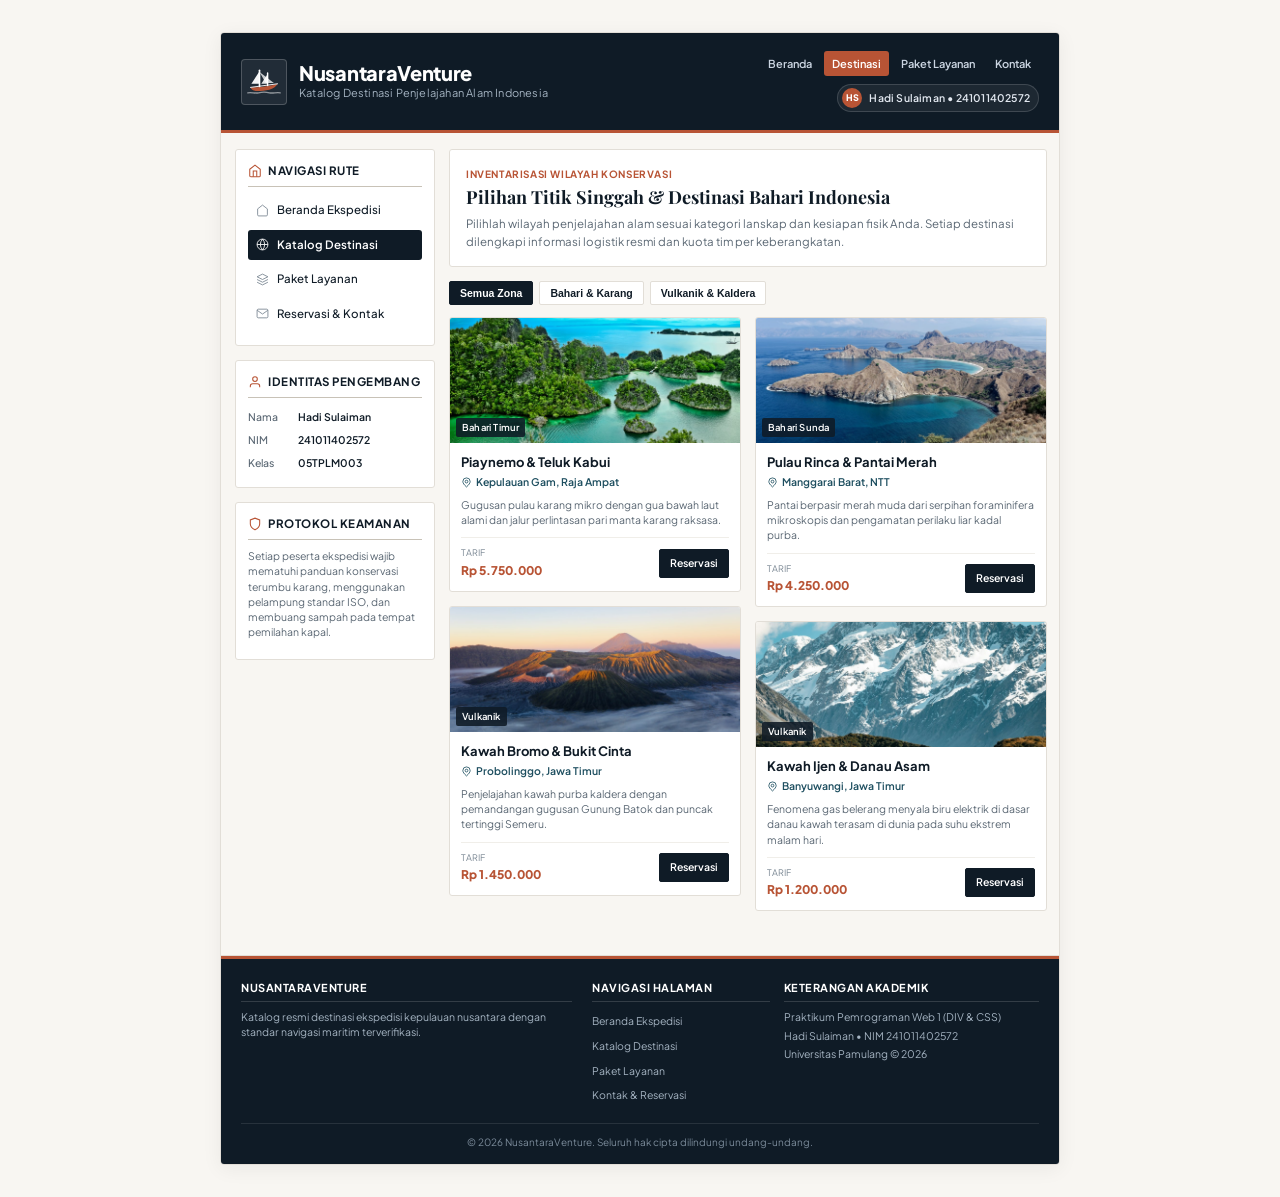
==== commit 0217627b: "refactor(header): rombak pojok kanan header dengan navigasi atas dan lencana identitas pengembang" ====
--- a/destinasi.html
+++ b/destinasi.html
@@ -18,12 +18,17 @@
         <div id="header" class="header">
             <div class="header-content">
                 <div class="header-brand">
-                    <div class="brand-symbol" aria-hidden="true">
-                        <svg viewBox="0 0 24 24">
-                            <circle cx="12" cy="12" r="9"/>
-                            <polygon points="12 4 14.5 9.5 20 12 14.5 14.5 12 20 9.5 14.5 4 12 9.5 9.5 12 4" fill="currentColor" opacity="0.3"/>
-                            <line x1="12" y1="3" x2="12" y2="21"/>
-                            <line x1="3" y1="12" x2="21" y2="12"/>
+                    <!-- Logo Kapal Layar Pinisi Tradisional Nusantara -->
+                    <div class="brand-symbol" aria-label="Logo Kapal Pinisi NusantaraVenture">
+                        <svg viewBox="0 0 40 40" class="logo-pinisi" fill="none">
+                            <path d="M5 26c8 0 22-1 30-4-3 7-14 8-22 8-5 0-7-2-8-4z" fill="#b85435"/>
+                            <path d="M5 26l30-4" stroke="#ffffff" stroke-width="1" stroke-linecap="round"/>
+                            <line x1="15" y1="25" x2="15" y2="7" stroke="#ffffff" stroke-width="1.8" stroke-linecap="round"/>
+                            <line x1="24" y1="24" x2="24" y2="10" stroke="#ffffff" stroke-width="1.6" stroke-linecap="round"/>
+                            <path d="M15 8L6 22h9z" fill="#ffffff" opacity="0.95"/>
+                            <path d="M24 11l-7 11h7z" fill="#ffffff" opacity="0.88"/>
+                            <path d="M15 9l16 12h-9z" fill="#ffffff" opacity="0.75"/>
+                            <path d="M2 32c4-1 8 1 12 0s8-1 12 0 8-1 12 0" stroke="#ffffff" stroke-width="1.5" stroke-linecap="round" opacity="0.5"/>
                         </svg>
                     </div>
                     <div class="brand-text">
@@ -32,10 +37,18 @@
                     </div>
                 </div>
 
-                <div class="header-academic-tag">
-                    <span class="academic-label">Katalog Destinasi</span>
-                    <div class="academic-meta">Hadi Sulaiman &bull; 241011402572</div>
-                    <div class="academic-sub">Kelas 05TPLM003 &bull; Variasi Travel Wisata</div>
+                <!-- Bagian Kanan Header: Navigasi Cepat & Identitas Mahasiswa -->
+                <div class="header-right-zone">
+                    <nav class="header-top-nav" aria-label="Navigasi Header">
+                        <a href="index.html" class="header-nav-link">Beranda</a>
+                        <a href="destinasi.html" class="header-nav-link active">Destinasi</a>
+                        <a href="paket.html" class="header-nav-link">Paket Layanan</a>
+                        <a href="kontak.html" class="header-nav-link">Kontak</a>
+                    </nav>
+                    <div class="header-student-pill" title="Identitas Pengembang">
+                        <span class="student-avatar-circle">HS</span>
+                        <span class="student-pill-text">Hadi Sulaiman &bull; 241011402572</span>
+                    </div>
                 </div>
             </div>
         </div>
@@ -66,9 +79,9 @@
                             </a>
                         </li>
                         <li>
-                            <a href="index.html#content-columns">
+                            <a href="paket.html">
                                 <svg viewBox="0 0 24 24"><polygon points="12 2 2 7 12 12 22 7 12 2"/><polyline points="2 17 12 22 22 17"/><polyline points="2 12 12 17 22 12"/></svg>
-                                Paket Pelayaran
+                                Paket Layanan
                             </a>
                         </li>
                         <li>
@@ -267,6 +280,7 @@
                     <ul class="footer-nav">
                         <li><a href="index.html">Beranda Ekspedisi</a></li>
                         <li><a href="destinasi.html">Katalog Destinasi</a></li>
+                        <li><a href="paket.html">Paket Layanan</a></li>
                         <li><a href="kontak.html">Kontak & Reservasi</a></li>
                     </ul>
                 </div>
--- a/style.css
+++ b/style.css
@@ -115,23 +115,21 @@
 }
 
 .brand-symbol {
-    width: 44px;
-    height: 44px;
-    border: 1px solid rgba(255, 255, 255, 0.25);
-    background-color: rgba(255, 255, 255, 0.05);
-    border-radius: 3px;
+    width: 46px;
+    height: 46px;
+    background-color: rgba(255, 255, 255, 0.08);
+    border: 1px solid rgba(255, 255, 255, 0.2);
+    border-radius: 4px;
     display: flex;
     align-items: center;
     justify-content: center;
-    color: #ffffff;
-}
-
-.brand-symbol svg {
-    width: 24px;
-    height: 24px;
-    stroke: currentColor;
-    fill: none;
-    stroke-width: 1.6;
+    flex-shrink: 0;
+}
+
+.logo-pinisi {
+    width: 36px;
+    height: 36px;
+    display: block;
 }
 
 .brand-text .site-title {
@@ -150,30 +148,69 @@
     letter-spacing: 0.2px;
 }
 
-.header-academic-tag {
-    text-align: right;
-    border-left: 1px solid rgba(255, 255, 255, 0.15);
-    padding-left: 14px;
-}
-
-.academic-label {
-    display: block;
-    font-size: 10px;
-    text-transform: uppercase;
-    letter-spacing: 0.5px;
-    color: var(--color-accent-terracotta);
-    font-weight: 700;
-}
-
-.academic-meta {
-    font-size: 12px;
-    font-weight: 600;
-    color: #ffffff;
-}
-
-.academic-sub {
-    font-size: 10.5px;
-    color: #a4b3c1;
+/* Header Right Zone (Navigasi Cepat & Identitas Mahasiswa) */
+.header-right-zone {
+    display: flex;
+    flex-direction: column;
+    align-items: flex-end;
+    gap: 8px;
+}
+
+.header-top-nav {
+    display: flex;
+    align-items: center;
+    gap: 4px;
+}
+
+.header-nav-link {
+    color: #cbd5e1;
+    text-decoration: none;
+    font-size: 11px;
+    font-weight: 600;
+    padding: 4px 8px;
+    border-radius: 3px;
+    transition: all 0.15s ease;
+}
+
+.header-nav-link:hover {
+    color: #ffffff;
+    background-color: rgba(255, 255, 255, 0.1);
+}
+
+.header-nav-link.active {
+    color: #ffffff;
+    background-color: var(--color-accent-terracotta);
+}
+
+.header-student-pill {
+    display: inline-flex;
+    align-items: center;
+    gap: 7px;
+    background-color: rgba(255, 255, 255, 0.06);
+    border: 1px solid rgba(255, 255, 255, 0.15);
+    padding: 3px 8px 3px 4px;
+    border-radius: 14px;
+}
+
+.student-avatar-circle {
+    width: 20px;
+    height: 20px;
+    background-color: var(--color-accent-terracotta);
+    color: #ffffff;
+    border-radius: 50%;
+    font-size: 9px;
+    font-weight: 800;
+    display: flex;
+    align-items: center;
+    justify-content: center;
+    letter-spacing: -0.5px;
+}
+
+.student-pill-text {
+    font-size: 10.5px;
+    font-weight: 600;
+    color: #e2e8f0;
+    letter-spacing: 0.2px;
 }
 
 /* ==========================================================================
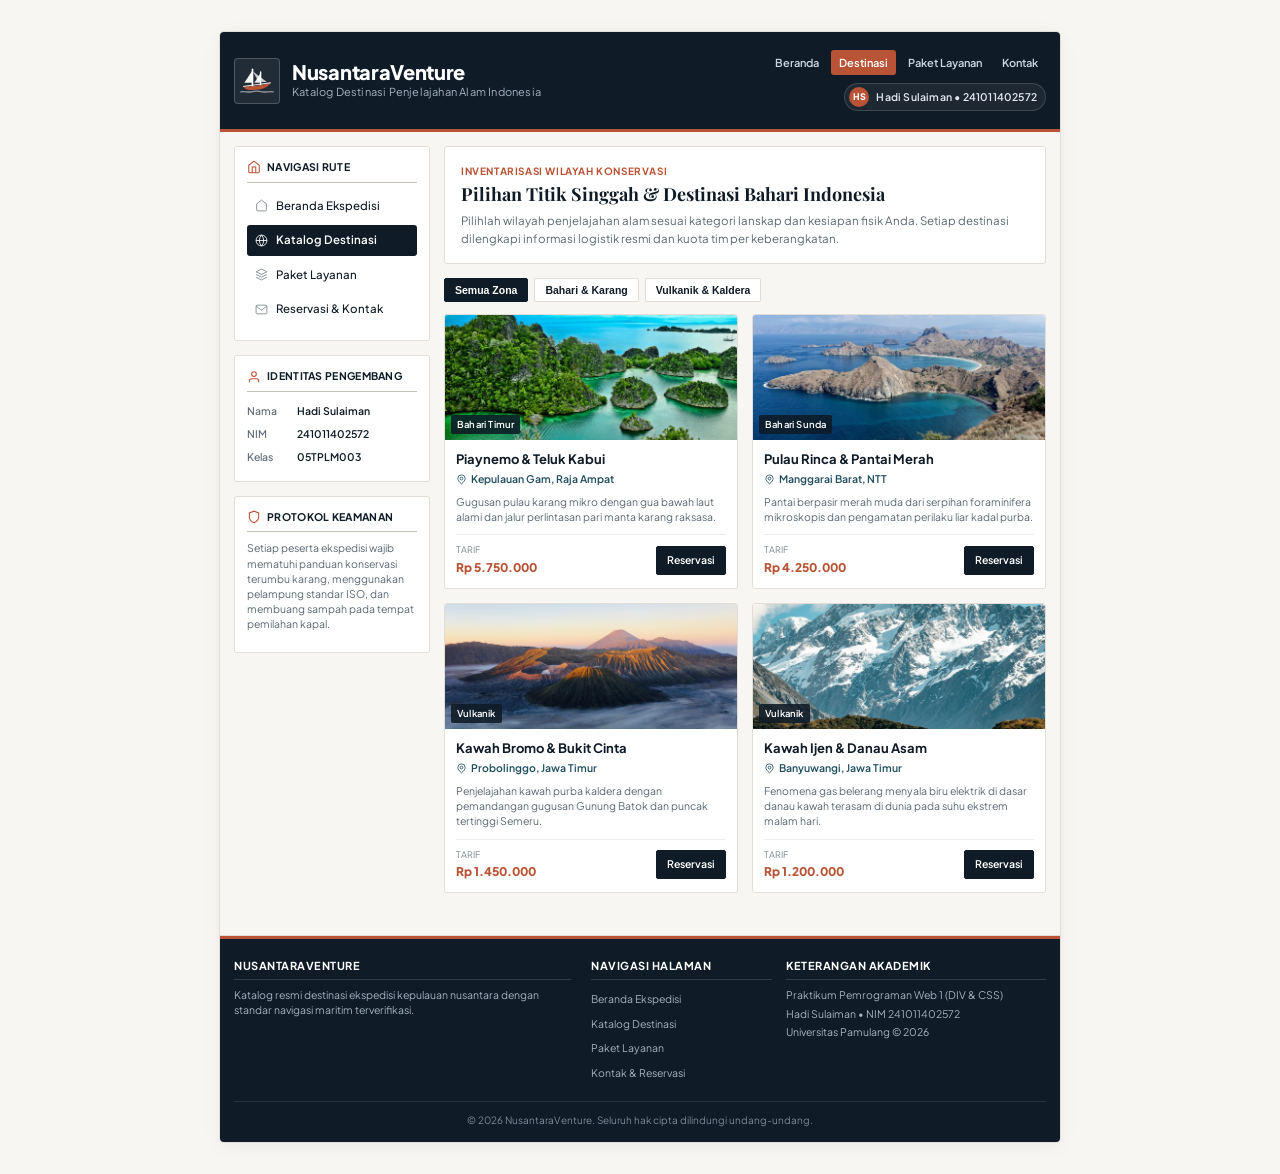
==== commit fc3a52ef: "refactor(html): seragamkan kontainer DIV murni dan perbaiki format teks editorial" ====
--- a/destinasi.html
+++ b/destinasi.html
@@ -4,6 +4,7 @@
     <meta charset="UTF-8">
     <meta name="viewport" content="width=device-width, initial-scale=1.0">
     <title>Katalog Destinasi Ekspedisi - NusantaraVenture</title>
+    <link rel="icon" type="image/svg+xml" href="images/favicon.svg">
     <link rel="stylesheet" href="style.css">
     <link rel="preconnect" href="https://fonts.googleapis.com">
     <link rel="preconnect" href="https://fonts.gstatic.com" crossorigin>
@@ -39,12 +40,12 @@
 
                 <!-- Bagian Kanan Header: Navigasi Cepat & Identitas Mahasiswa -->
                 <div class="header-right-zone">
-                    <nav class="header-top-nav" aria-label="Navigasi Header">
+                    <div class="header-top-nav" role="navigation" aria-label="Navigasi Header">
                         <a href="index.html" class="header-nav-link">Beranda</a>
                         <a href="destinasi.html" class="header-nav-link active">Destinasi</a>
                         <a href="paket.html" class="header-nav-link">Paket Layanan</a>
                         <a href="kontak.html" class="header-nav-link">Kontak</a>
-                    </nav>
+                    </div>
                     <div class="header-student-pill" title="Identitas Pengembang">
                         <span class="student-avatar-circle">HS</span>
                         <span class="student-pill-text">Hadi Sulaiman &bull; 241011402572</span>
@@ -148,7 +149,7 @@
                 </div>
 
                 <!-- CONTENT DUA BAGIAN (Two-Column Content Area) -->
-                <div id="destinasi-grid" class="content-two-columns clearfix">
+                <div id="content-columns" class="content-two-columns clearfix">
                     
                     <!-- KONTEN BAGIAN 1: DESTINASI KELOMPOK A -->
                     <div id="content-kolom-1" class="content-col col-left">
--- a/style.css
+++ b/style.css
@@ -80,10 +80,9 @@
     width: 840px; /* Nilai Eksak Formula NIM */
     margin: 32px auto;
     background-color: var(--color-surface);
-    border: 1px solid var(--color-border);
     border-radius: 4px;
     overflow: hidden;
-    box-shadow: 0 4px 20px rgba(15, 27, 38, 0.06);
+    box-shadow: 0 0 0 1px var(--color-border), 0 4px 20px rgba(15, 27, 38, 0.06);
 }
 
 /* ==========================================================================
@@ -93,10 +92,11 @@
    ========================================================================== */
 #header,
 .header {
+    width: 100%;   /* 840px */
     height: 100px; /* Nilai Eksak Formula NIM */
     background-color: var(--color-ink);
     color: #ffffff;
-    padding: 0 20px;
+    padding: 0 14px;
     border-bottom: 3px solid var(--color-accent-terracotta);
     position: relative;
 }
@@ -216,12 +216,12 @@
 /* ==========================================================================
    4. AREA UTAMA (MAIN CONTAINER) & SISTEM KOLOM
    Formula Lebar Wrapper = 840px
-   Lebar Area Utama = 840px
+   Lebar Area Utama = 840px (100% dari wrapper)
    ========================================================================== */
 #main-container,
 .main-container {
-    width: 840px;
-    padding: 16px 14px;
+    width: 100%; /* 840px tepat tanpa padding horizontal */
+    padding: 14px 0;
     background-color: var(--color-canvas);
     border-bottom: 1px solid var(--color-border);
 }
@@ -235,8 +235,9 @@
 #sidebar,
 .sidebar {
     float: left;
-    width: 200px;          /* 25% proporsional dalam area ber-padding */
+    width: 25%;            /* Formula NIM Digit ke-3: 15 + (5 x 2)% = 25% (210px tepat) */
     margin-right: 14px;    /* Formula NIM Digit ke-4: Margin Antarkolom = 14px */
+    padding-left: 14px;    /* Gutter kiri selaras grid 14px di dalam border-box */
 }
 
 /* Widget Sidebar Editorial */
@@ -250,14 +251,14 @@
 
 .panel-title {
     font-family: var(--font-heading);
-    font-size: 11.5px;
+    font-size: 10.5px;
     font-weight: 700;
     color: var(--color-ink);
     padding-bottom: 6px;
     margin-bottom: 8px;
     border-bottom: 1px solid var(--color-border-dark);
     text-transform: uppercase;
-    letter-spacing: 0.5px;
+    letter-spacing: 0.3px;
     display: flex;
     align-items: center;
     gap: 6px;
@@ -377,16 +378,17 @@
 /* ==========================================================================
    6. ATURAN FORMULA DIGIT KE-5: TINGGI MINIMUM CONTENT (240px)
    DAN CONTENT DUA BAGIAN (TWO COLUMNS)
-   Lebar Main Area Dalam = 840px - (14px padding x 2) = 812px
-   Lebar Sidebar = 200px
+   Lebar Area Utama = 840px
+   Lebar Sidebar = 25% = 210px
    Margin Antarkolom = 14px
-   Lebar Content Area = 812px - 200px - 14px = 598px
+   Lebar Content Area = 75% - 14px = 630px - 14px = 616px (area dalam: 602px)
    ========================================================================== */
 #content,
 .content-area {
     float: left;
-    width: 598px;
-    min-height: 240px;     /* Formula NIM Digit ke-5: Min-Height = 240px */
+    width: calc(75% - 14px); /* 616px (210px + 14px + 616px = 840px tepat) */
+    min-height: 240px;       /* Formula NIM Digit ke-5: Min-Height = 240px */
+    padding-right: 14px;     /* Gutter kanan selaras grid 14px di dalam border-box */
 }
 
 /* Editorial Lead Banner */
@@ -426,24 +428,24 @@
 
 /* ==========================================================================
    7. STRUKTUR CONTENT DUA BAGIAN (TWO-COLUMN CONTENT)
-   Total Lebar Content Area = 598px
+   Total Lebar Area Dalam Content = 602px
    Margin Antarkolom = 14px
-   Lebar Setiap Kolom = (598px - 14px) / 2 = 292px
+   Lebar Setiap Kolom = (602px - 14px) / 2 = 294px
    Tinggi Minimum Setiap Kolom = 240px
    ========================================================================== */
 .content-two-columns {
-    width: 598px;
+    width: 100%;             /* 602px */
     margin-bottom: 14px;
 }
 
 .content-col {
     float: left;
-    width: 292px;          /* Proporsi simetris dua bagian */
-    min-height: 240px;     /* Formula NIM Digit ke-5: Min-Height = 240px */
+    width: calc(50% - 7px);  /* 294px masing-masing bagian */
+    min-height: 240px;       /* Formula NIM Digit ke-5: Min-Height = 240px */
 }
 
 .content-col.col-left {
-    margin-right: 14px;    /* Formula NIM Digit ke-4: Margin Antarkolom = 14px */
+    margin-right: 14px;      /* Formula NIM Digit ke-4: Margin Antarkolom = 14px */
 }
 
 .content-col.col-right {
@@ -614,74 +616,169 @@
 }
 
 /* ==========================================================================
-   8. TABEL SPESIFIKASI FORMULA NIM (LEMBAR KERJA AKADEMIK)
+   8. WIDGET JURNAL & WARTA LAPANGAN (BERANDA EKSPEDISI)
    ========================================================================== */
-.spec-ledger {
+.editorial-card {
     background-color: var(--color-surface);
     border: 1px solid var(--color-border);
     border-radius: 3px;
     padding: 12px;
-    margin-top: 6px;
-}
-
-.ledger-head {
-    display: flex;
-    justify-content: space-between;
-    align-items: center;
+    margin-bottom: 14px;
+}
+
+.card-kicker {
+    font-size: 9.5px;
+    font-weight: 700;
+    text-transform: uppercase;
+    letter-spacing: 0.5px;
+    color: var(--color-accent-terracotta);
+    margin-bottom: 5px;
+    display: flex;
+    align-items: center;
+    gap: 5px;
+}
+
+.card-kicker svg {
+    width: 11px;
+    height: 11px;
+    stroke: currentColor;
+    fill: none;
+    stroke-width: 2;
+}
+
+.editorial-card h4 {
+    font-size: 12.5px;
+    font-weight: 700;
+    color: var(--color-ink);
+    margin-bottom: 6px;
+    line-height: 1.3;
+}
+
+.editorial-card p {
+    font-size: 11px;
+    color: var(--color-text-muted);
+    line-height: 1.5;
     margin-bottom: 8px;
-    padding-bottom: 5px;
-    border-bottom: 1px solid var(--color-border-dark);
-}
-
-.ledger-title {
-    font-size: 11.5px;
-    font-weight: 700;
-    color: var(--color-ink);
-    text-transform: uppercase;
-    letter-spacing: 0.4px;
-}
-
-.ledger-badge {
-    font-size: 10px;
-    font-weight: 600;
-    color: var(--color-accent-terracotta);
-}
-
-.ledger-table {
-    width: 100%;
-    border-collapse: collapse;
-    font-size: 10.5px;
-}
-
-.ledger-table th,
-.ledger-table td {
+}
+
+.pillar-list {
+    list-style: none;
+    margin: 6px 0 0 0;
+    padding: 0;
+}
+
+.pillar-item {
+    padding: 6px 0;
+    border-bottom: 1px dashed var(--color-border);
+    font-size: 11px;
+}
+
+.pillar-item:last-child {
+    border-bottom: none;
+    padding-bottom: 0;
+}
+
+.pillar-title {
+    font-weight: 700;
+    color: var(--color-ink);
+    display: block;
+    margin-bottom: 2px;
+}
+
+.pillar-desc {
+    color: var(--color-text-muted);
+    font-size: 10.5px;
+    line-height: 1.4;
+}
+
+.dispatch-item {
+    background-color: #faf8f5;
     border: 1px solid var(--color-border);
-    padding: 6px 8px;
-    text-align: left;
-}
-
-.ledger-table th {
-    background-color: #f2efe9;
-    color: var(--color-ink);
-    font-weight: 700;
-    font-size: 10px;
+    border-left: 3px solid var(--color-accent-lagoon);
+    padding: 7px 9px;
+    margin-bottom: 8px;
+    border-radius: 0 2px 2px 0;
+}
+
+.dispatch-region {
+    font-size: 9.5px;
+    font-weight: 700;
     text-transform: uppercase;
     letter-spacing: 0.3px;
-}
-
-.ledger-table tr:nth-child(even) {
-    background-color: #fdfcfb;
-}
-
-.code-pill {
-    font-family: ui-monospace, SFMono-Regular, Menlo, Monaco, Consolas, monospace;
-    font-size: 10px;
-    background-color: #ede9e1;
-    color: var(--color-ink);
-    padding: 1px 5px;
+    color: var(--color-accent-lagoon);
+    display: flex;
+    justify-content: space-between;
+    gap: 8px;
+}
+
+.dispatch-region span:last-child {
+    text-align: right;
+    white-space: nowrap;
+}
+
+.dispatch-condition {
+    font-size: 11px;
+    color: var(--color-ink);
+    font-weight: 600;
+    margin-top: 2px;
+}
+
+.metrics-grid {
+    display: flex;
+    flex-wrap: wrap;
+    gap: 6px;
+    margin: 8px 0;
+}
+
+.metric-cell {
+    flex: 1 1 calc(50% - 3px);
+    background-color: #f7f5f0;
+    border: 1px solid var(--color-border);
+    padding: 6px;
     border-radius: 2px;
-    border: 1px solid #dcd5ca;
-}
+    text-align: center;
+}
+
+.metric-val {
+    font-family: var(--font-heading);
+    font-size: 15px;
+    font-weight: 800;
+    color: var(--color-accent-terracotta);
+    display: block;
+    line-height: 1.2;
+}
+
+.metric-label {
+    font-size: 9px;
+    color: var(--color-text-muted);
+    font-weight: 600;
+    text-transform: uppercase;
+    letter-spacing: 0.2px;
+}
+
+.field-code-list {
+    list-style: none;
+    padding: 0;
+    margin: 6px 0 8px 0;
+}
+
+.field-code-item {
+    font-size: 11px;
+    color: var(--color-ink);
+    margin-bottom: 5px;
+    padding-left: 14px;
+    position: relative;
+    line-height: 1.4;
+}
+
+.field-code-item::before {
+    content: "✓";
+    position: absolute;
+    left: 0;
+    color: var(--color-accent-terracotta);
+    font-weight: 700;
+}
+
 
 /* ==========================================================================
    9. HALAMAN KATALOG DESTINASI & FORMULIR KONTAK
@@ -786,9 +883,10 @@
 #footer,
 .footer {
     clear: both; /* Memastikan Footer Berada Tepat di Bawah Kolom Float */
+    width: 100%; /* 840px */
     background-color: var(--color-ink);
     color: #ffffff;
-    padding: 20px 20px 14px 20px;
+    padding: 18px 14px 14px 14px;
     border-top: 3px solid var(--color-accent-terracotta);
 }
 
